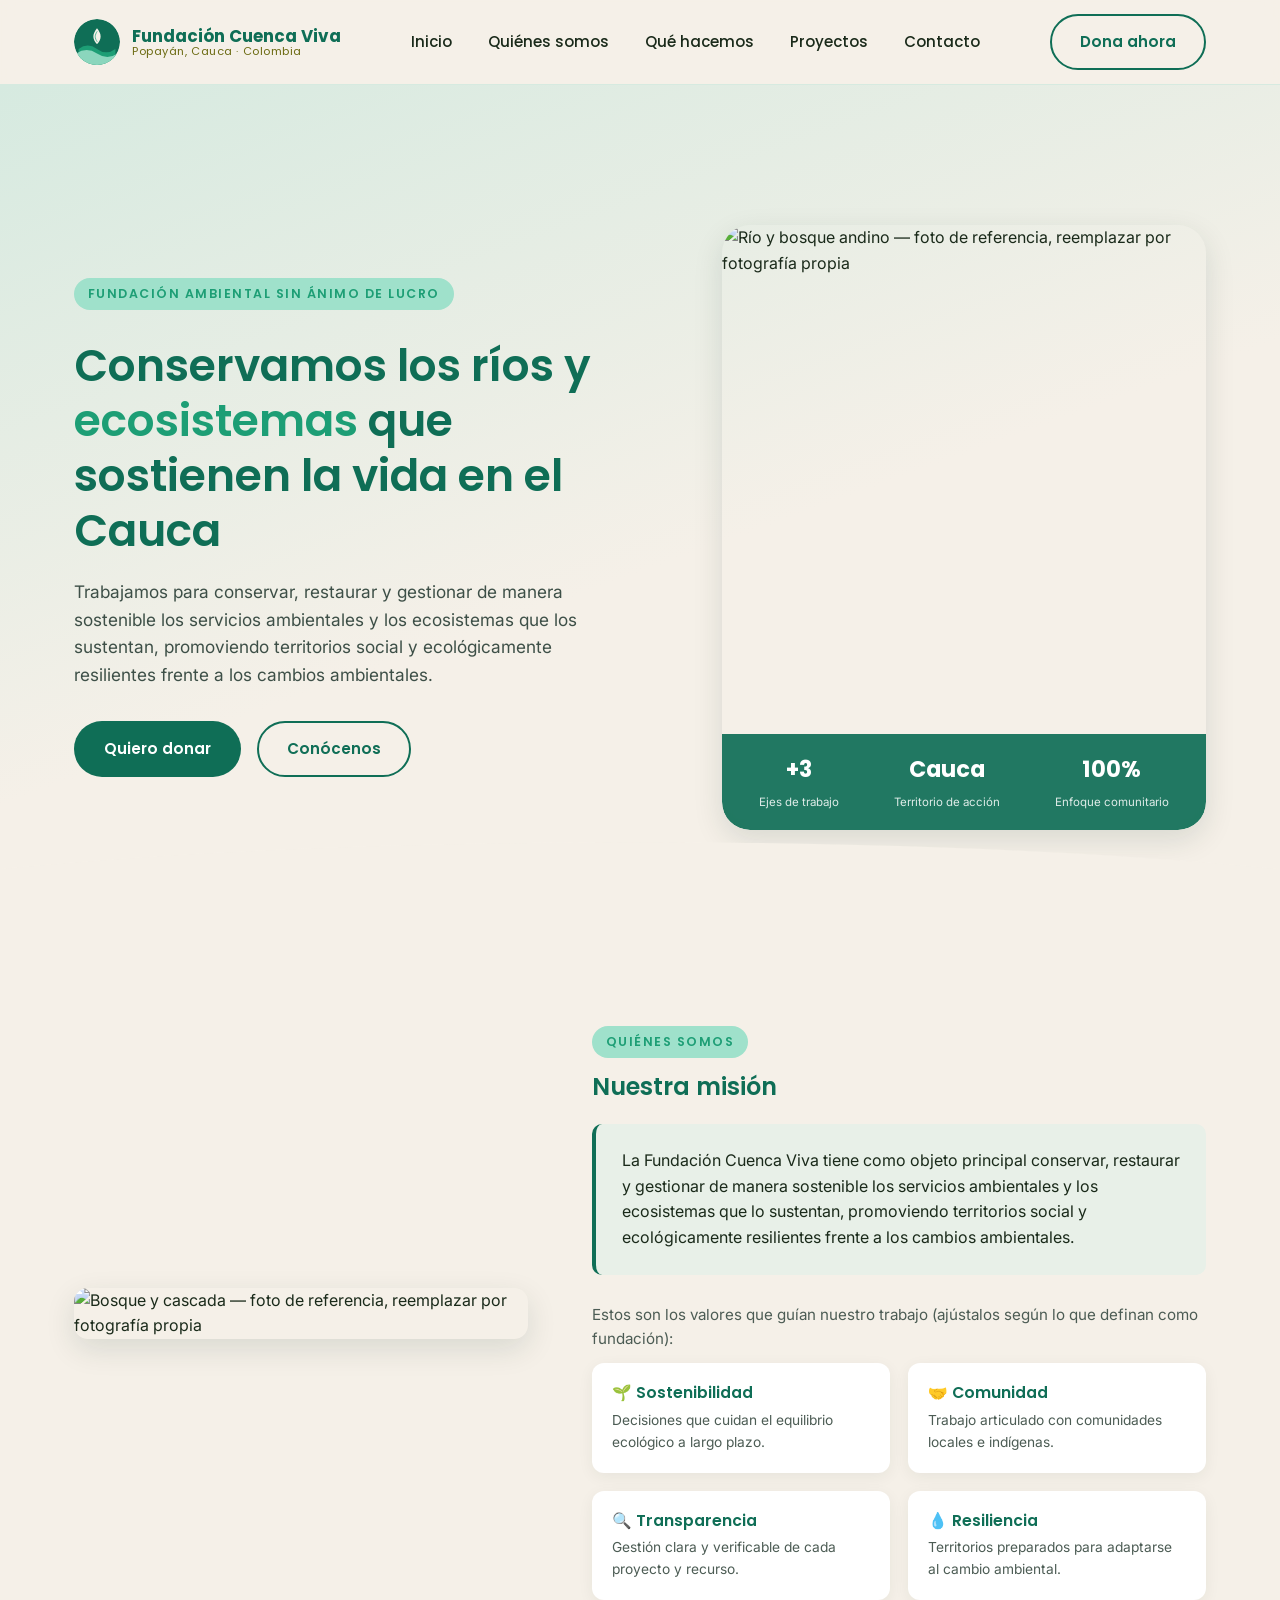
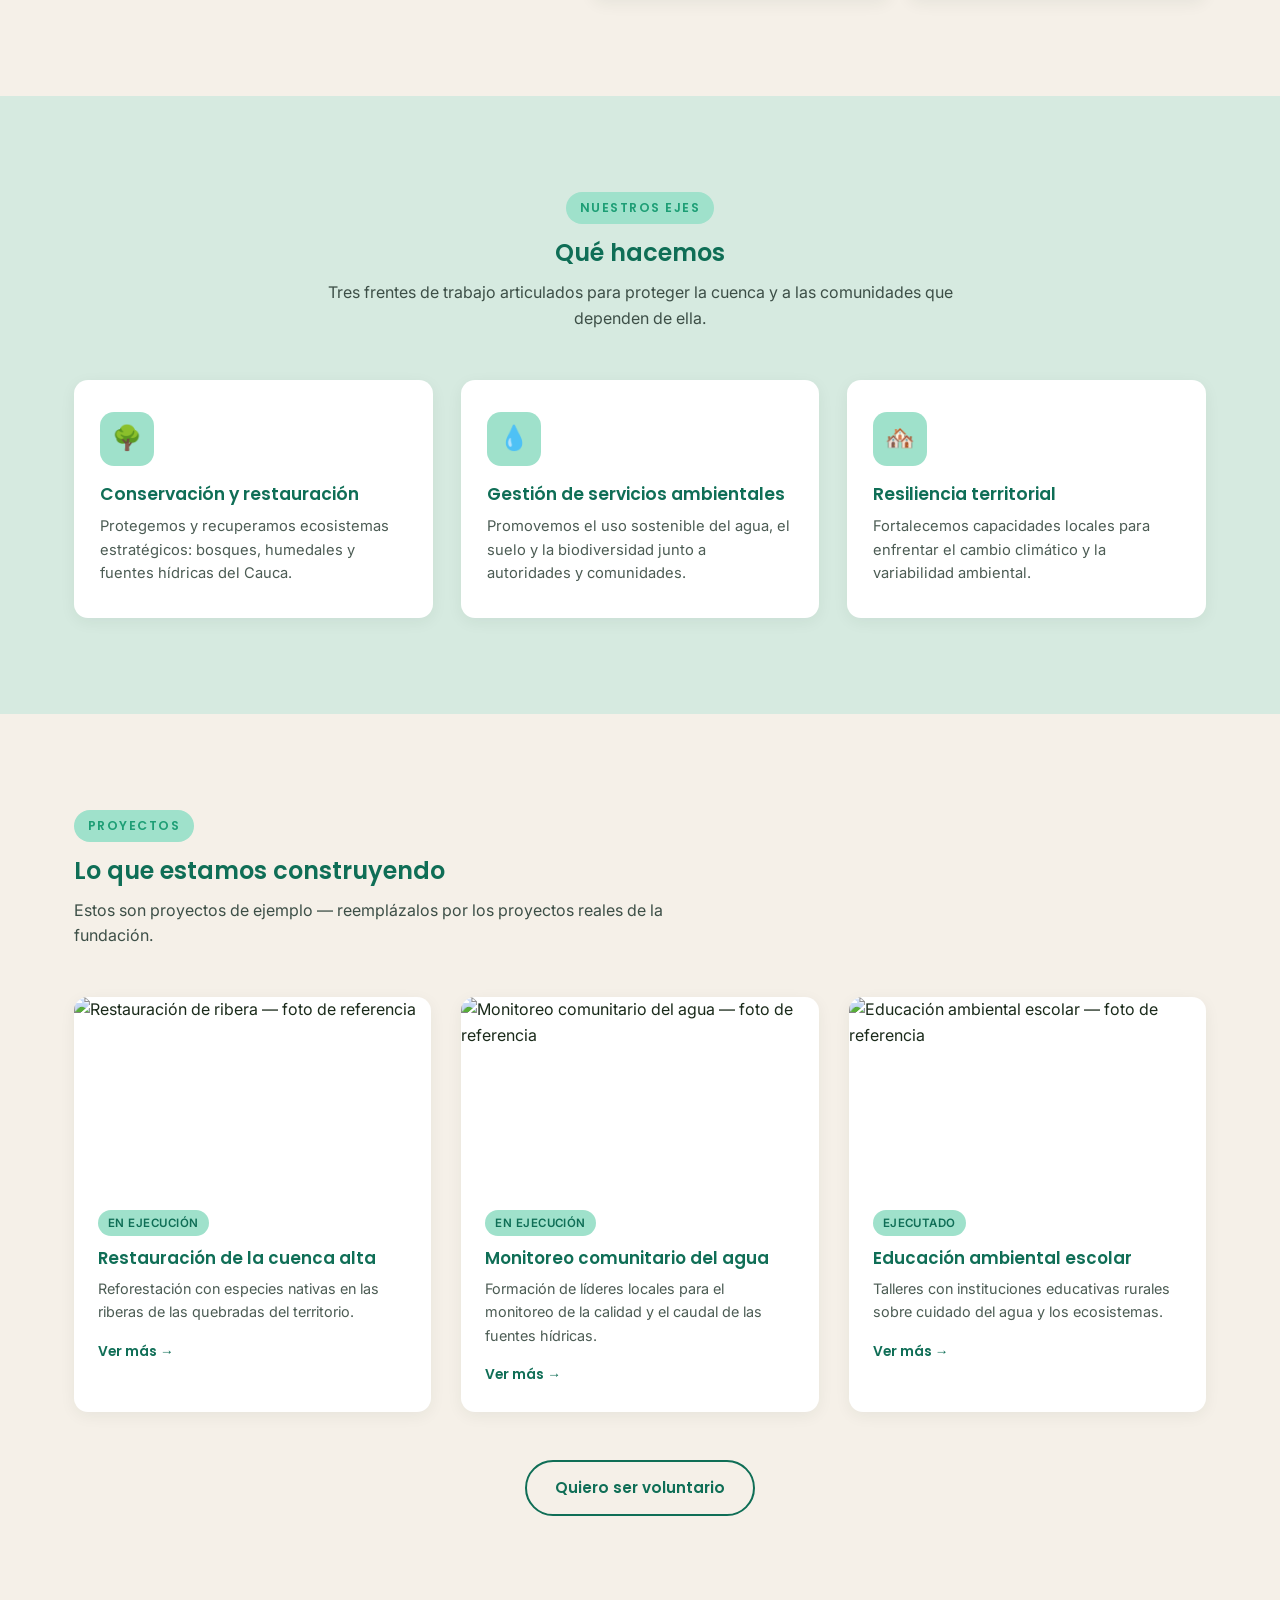
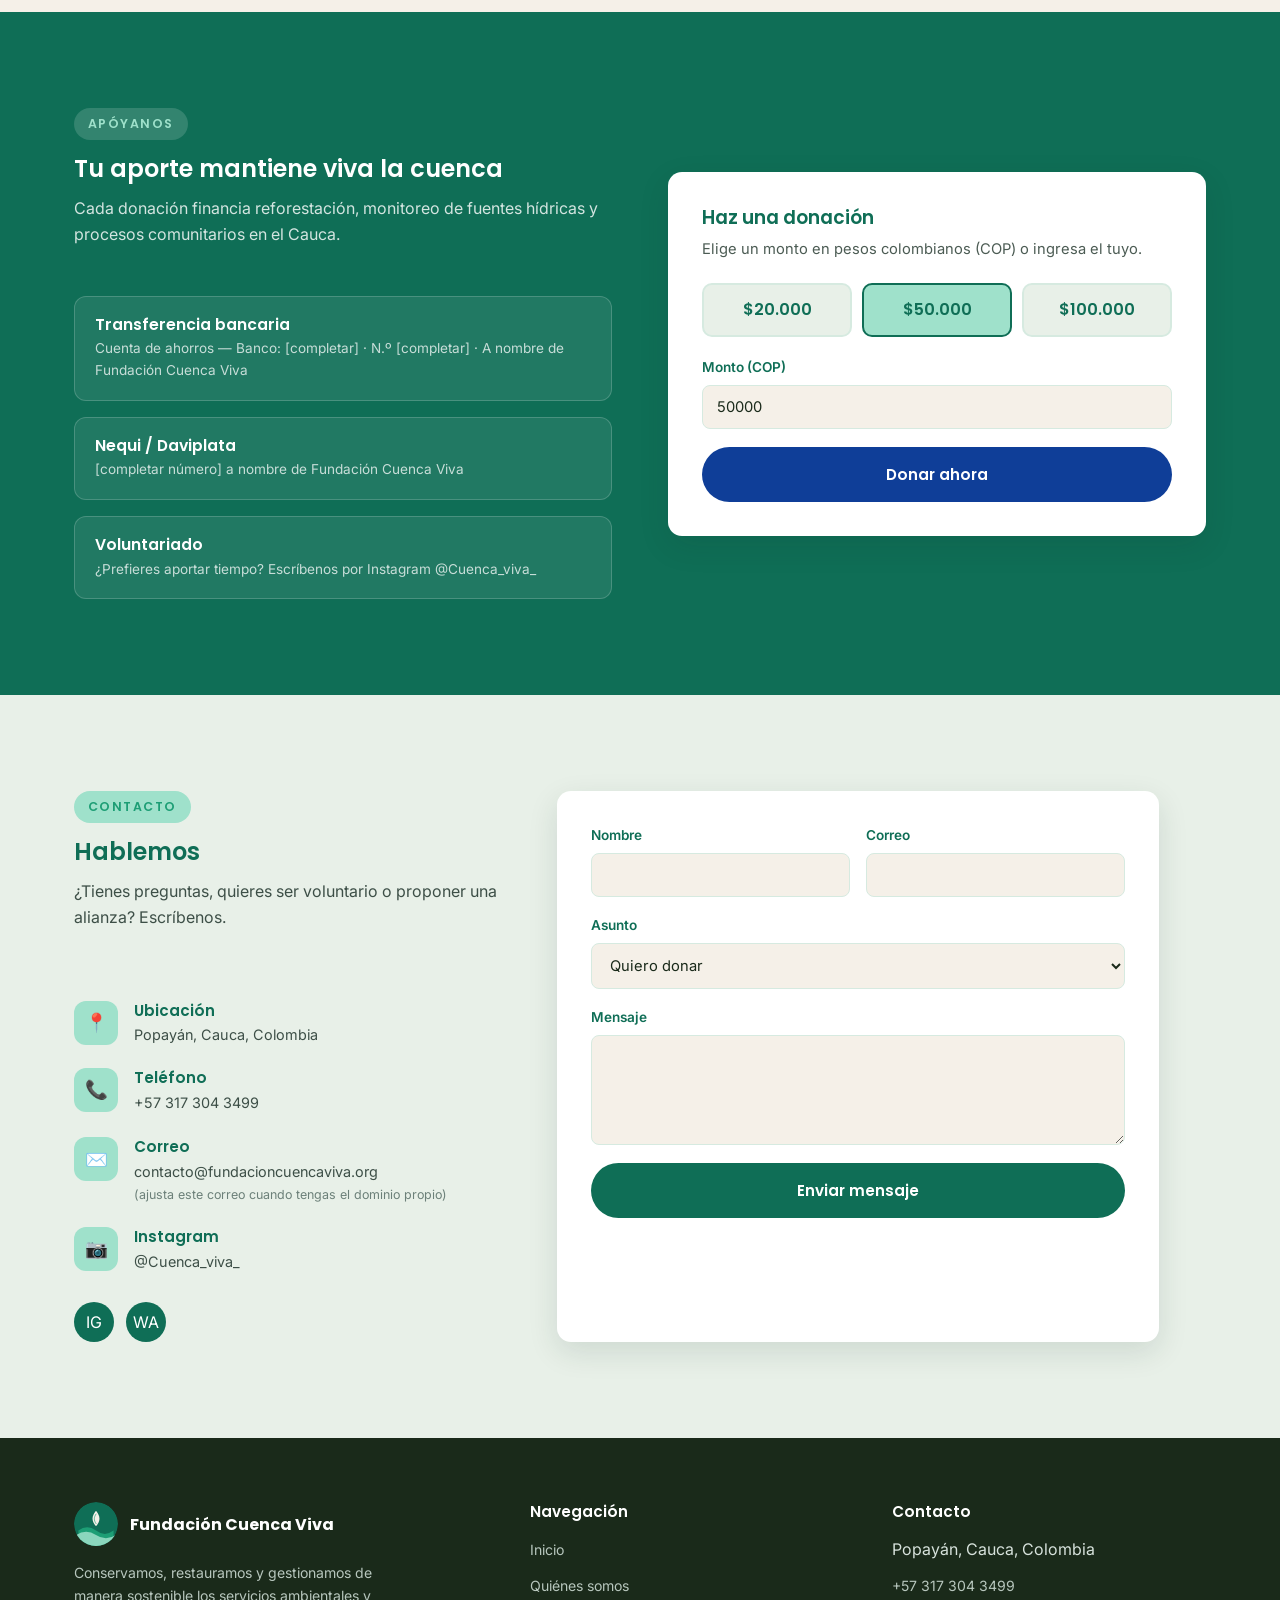
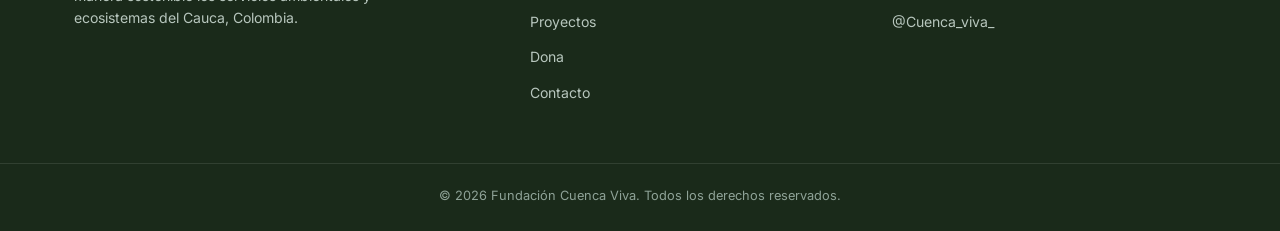
==== index.html @ b60fa2b7 "Rename INDEX~1.HTM to index.html" ====
<!DOCTYPE html>
<html lang="es">
<head>
<meta charset="UTF-8">
<meta name="viewport" content="width=device-width, initial-scale=1.0">
<title>Fundación Cuenca Viva | Conservación de ecosistemas y servicios ambientales</title>
<meta name="description" content="Fundación Cuenca Viva conserva, restaura y gestiona de manera sostenible los servicios ambientales y ecosistemas del Cauca, Colombia, promoviendo territorios resilientes.">
<link rel="icon" type="image/svg+xml" href="images/logo.svg">
<link rel="preconnect" href="https://fonts.googleapis.com">
<link href="https://fonts.googleapis.com/css2?family=Inter:wght@400;500;600&family=Poppins:wght@500;600;700&display=swap" rel="stylesheet">
<link rel="stylesheet" href="css/style.css">
</head>
<body>

<!-- ======= HEADER ======= -->
<header class="header">
  <div class="container">
    <a href="#inicio" class="marca">
      <img src="images/logo.svg" alt="Logo Fundación Cuenca Viva">
      <span class="marca-texto">Fundación Cuenca Viva<span>Popayán, Cauca · Colombia</span></span>
    </a>

    <nav class="nav">
      <a href="#inicio">Inicio</a>
      <a href="#quienes-somos">Quiénes somos</a>
      <a href="#que-hacemos">Qué hacemos</a>
      <a href="#proyectos">Proyectos</a>
      <a href="#contacto">Contacto</a>
    </nav>

    <div class="header-acciones">
      <a href="#dona" class="btn btn-secundario">Dona ahora</a>
      <button class="menu-toggle" aria-label="Abrir menú">
        <span></span><span></span><span></span>
      </button>
    </div>
  </div>
</header>

<!-- ======= HERO ======= -->
<section id="inicio" class="hero">
  <div class="container">
    <div class="hero-texto">
      <span class="eyebrow">Fundación ambiental sin ánimo de lucro</span>
      <h1>Conservamos los ríos y <em>ecosistemas</em> que sostienen la vida en el Cauca</h1>
      <p>Trabajamos para conservar, restaurar y gestionar de manera sostenible los servicios ambientales y los ecosistemas que los sustentan, promoviendo territorios social y ecológicamente resilientes frente a los cambios ambientales.</p>
      <div class="hero-acciones">
        <a href="#dona" class="btn btn-primario">Quiero donar</a>
        <a href="#quienes-somos" class="btn btn-secundario">Conócenos</a>
      </div>
    </div>

    <div class="hero-visual">
      <img src="https://images.unsplash.com/photo-1500534623283-312aade485b7?auto=format&fit=crop&w=800&q=80" alt="Río y bosque andino — foto de referencia, reemplazar por fotografía propia">
      <div class="hero-stats">
        <div><strong>+3</strong><span>Ejes de trabajo</span></div>
        <div><strong>Cauca</strong><span>Territorio de acción</span></div>
        <div><strong>100%</strong><span>Enfoque comunitario</span></div>
      </div>
    </div>
  </div>
  <div class="hero-ola"></div>
</section>

<!-- ======= QUIÉNES SOMOS ======= -->
<section id="quienes-somos" class="quienes">
  <div class="container">
    <div class="quienes-img">
      <img src="https://images.unsplash.com/photo-1441974231531-c6227db76b6e?auto=format&fit=crop&w=700&q=80" alt="Bosque y cascada — foto de referencia, reemplazar por fotografía propia">
    </div>

    <div class="quienes-texto">
      <span class="eyebrow">Quiénes somos</span>
      <h2>Nuestra misión</h2>

      <div class="mision-caja">
        La Fundación Cuenca Viva tiene como objeto principal conservar, restaurar y gestionar de manera sostenible los servicios ambientales y los ecosistemas que lo sustentan, promoviendo territorios social y ecológicamente resilientes frente a los cambios ambientales.
      </div>

      <p style="color:#4c5c54; font-size:0.95rem; margin-bottom:12px;">Estos son los valores que guían nuestro trabajo (ajústalos según lo que definan como fundación):</p>

      <div class="valores">
        <div class="valor-card">
          <h4>🌱 Sostenibilidad</h4>
          <p>Decisiones que cuidan el equilibrio ecológico a largo plazo.</p>
        </div>
        <div class="valor-card">
          <h4>🤝 Comunidad</h4>
          <p>Trabajo articulado con comunidades locales e indígenas.</p>
        </div>
        <div class="valor-card">
          <h4>🔍 Transparencia</h4>
          <p>Gestión clara y verificable de cada proyecto y recurso.</p>
        </div>
        <div class="valor-card">
          <h4>💧 Resiliencia</h4>
          <p>Territorios preparados para adaptarse al cambio ambiental.</p>
        </div>
      </div>
    </div>
  </div>
</section>

<!-- ======= QUÉ HACEMOS ======= -->
<section id="que-hacemos" class="ejes">
  <div class="container">
    <div class="section-head centrado">
      <span class="eyebrow">Nuestros ejes</span>
      <h2>Qué hacemos</h2>
      <p>Tres frentes de trabajo articulados para proteger la cuenca y a las comunidades que dependen de ella.</p>
    </div>

    <div class="ejes-grid">
      <div class="eje-card">
        <div class="eje-icono">🌳</div>
        <h3>Conservación y restauración</h3>
        <p>Protegemos y recuperamos ecosistemas estratégicos: bosques, humedales y fuentes hídricas del Cauca.</p>
      </div>
      <div class="eje-card">
        <div class="eje-icono">💧</div>
        <h3>Gestión de servicios ambientales</h3>
        <p>Promovemos el uso sostenible del agua, el suelo y la biodiversidad junto a autoridades y comunidades.</p>
      </div>
      <div class="eje-card">
        <div class="eje-icono">🏘️</div>
        <h3>Resiliencia territorial</h3>
        <p>Fortalecemos capacidades locales para enfrentar el cambio climático y la variabilidad ambiental.</p>
      </div>
    </div>
  </div>
</section>

<!-- ======= PROYECTOS ======= -->
<section id="proyectos" class="proyectos">
  <div class="container">
    <div class="section-head">
      <span class="eyebrow">Proyectos</span>
      <h2>Lo que estamos construyendo</h2>
      <p>Estos son proyectos de ejemplo — reemplázalos por los proyectos reales de la fundación.</p>
    </div>

    <div class="proyectos-grid">
      <div class="proyecto-card">
        <div class="proyecto-img">
          <img src="https://images.unsplash.com/photo-1518495973542-4542c06a5843?auto=format&fit=crop&w=500&q=80" alt="Restauración de ribera — foto de referencia">
        </div>
        <div class="proyecto-body">
          <span class="tag-estado">En ejecución</span>
          <h3>Restauración de la cuenca alta</h3>
          <p>Reforestación con especies nativas en las riberas de las quebradas del territorio.</p>
          <a href="#">Ver más →</a>
        </div>
      </div>

      <div class="proyecto-card">
        <div class="proyecto-img">
          <img src="https://images.unsplash.com/photo-1470252649378-9c29740c9fa8?auto=format&fit=crop&w=500&q=80" alt="Monitoreo comunitario del agua — foto de referencia">
        </div>
        <div class="proyecto-body">
          <span class="tag-estado">En ejecución</span>
          <h3>Monitoreo comunitario del agua</h3>
          <p>Formación de líderes locales para el monitoreo de la calidad y el caudal de las fuentes hídricas.</p>
          <a href="#">Ver más →</a>
        </div>
      </div>

      <div class="proyecto-card">
        <div class="proyecto-img">
          <img src="https://images.unsplash.com/photo-1518173946687-a4c8892bbd9f?auto=format&fit=crop&w=500&q=80" alt="Educación ambiental escolar — foto de referencia">
        </div>
        <div class="proyecto-body">
          <span class="tag-estado">Ejecutado</span>
          <h3>Educación ambiental escolar</h3>
          <p>Talleres con instituciones educativas rurales sobre cuidado del agua y los ecosistemas.</p>
          <a href="#">Ver más →</a>
        </div>
      </div>
    </div>

    <div class="proyectos-cta">
      <a href="#contacto" class="btn btn-secundario">Quiero ser voluntario</a>
    </div>
  </div>
</section>

<!-- ======= CÓMO DONAR ======= -->
<section id="dona" class="donar">
  <div class="container">
    <div>
      <div class="section-head">
        <span class="eyebrow">Apóyanos</span>
        <h2>Tu aporte mantiene viva la cuenca</h2>
        <p>Cada donación financia reforestación, monitoreo de fuentes hídricas y procesos comunitarios en el Cauca.</p>
      </div>

      <div class="donar-opciones">
        <div class="donar-item">
          <div>
            <h4>Transferencia bancaria</h4>
            <p>Cuenta de ahorros — Banco: [completar] · N.º [completar] · A nombre de Fundación Cuenca Viva</p>
          </div>
        </div>
        <div class="donar-item">
          <div>
            <h4>Nequi / Daviplata</h4>
            <p>[completar número] a nombre de Fundación Cuenca Viva</p>
          </div>
        </div>
        <div class="donar-item">
          <div>
            <h4>Voluntariado</h4>
            <p>¿Prefieres aportar tiempo? Escríbenos por Instagram @Cuenca_viva_</p>
          </div>
        </div>
      </div>
    </div>

    <div class="donar-card">
      <h3>Haz una donación</h3>
      <p>Elige un monto en pesos colombianos (COP) o ingresa el tuyo.</p>

      <div class="monto-grupo">
        <div class="monto-opcion" data-monto="20000">$20.000</div>
        <div class="monto-opcion activo" data-monto="50000">$50.000</div>
        <div class="monto-opcion" data-monto="100000">$100.000</div>
      </div>

      <div class="campo">
        <label for="monto-personalizado">Monto (COP)</label>
        <input type="number" id="monto-personalizado" value="50000" min="0">
      </div>

      <button class="btn btn-donar btn-block" type="button" onclick="alert('Conecta este botón a tu pasarela de pago (PSE, Wompi, Mercado Pago, etc.) cuando la tengas lista.')">Donar ahora</button>
    </div>
  </div>
</section>

<!-- ======= CONTACTO ======= -->
<section id="contacto" class="contacto">
  <div class="container">
    <div class="contacto-info">
      <div class="section-head">
        <span class="eyebrow">Contacto</span>
        <h2>Hablemos</h2>
        <p>¿Tienes preguntas, quieres ser voluntario o proponer una alianza? Escríbenos.</p>
      </div>

      <div class="info-item">
        <div class="info-icono">📍</div>
        <div>
          <h4>Ubicación</h4>
          <p>Popayán, Cauca, Colombia</p>
        </div>
      </div>

      <div class="info-item">
        <div class="info-icono">📞</div>
        <div>
          <h4>Teléfono</h4>
          <a href="tel:+573173043499">+57 317 304 3499</a>
        </div>
      </div>

      <div class="info-item">
        <div class="info-icono">✉️</div>
        <div>
          <h4>Correo</h4>
          <a href="mailto:contacto@fundacioncuencaviva.org">contacto@fundacioncuencaviva.org</a>
          <p style="font-size:0.78rem; color:#6c8079;">(ajusta este correo cuando tengas el dominio propio)</p>
        </div>
      </div>

      <div class="info-item">
        <div class="info-icono">📷</div>
        <div>
          <h4>Instagram</h4>
          <a href="https://www.instagram.com/Cuenca_viva_" target="_blank" rel="noopener">@Cuenca_viva_</a>
        </div>
      </div>

      <div class="redes">
        <a href="https://www.instagram.com/Cuenca_viva_" target="_blank" rel="noopener" aria-label="Instagram">IG</a>
        <a href="https://wa.me/573173043499" target="_blank" rel="noopener" aria-label="WhatsApp">WA</a>
      </div>
    </div>

    <form class="form-caja" id="form-contacto">
      <div class="form-fila">
        <div class="campo">
          <label for="nombre">Nombre</label>
          <input type="text" id="nombre" required>
        </div>
        <div class="campo">
          <label for="correo">Correo</label>
          <input type="email" id="correo" required>
        </div>
      </div>

      <div class="campo">
        <label for="asunto">Asunto</label>
        <select id="asunto">
          <option>Quiero donar</option>
          <option>Quiero ser voluntario</option>
          <option>Propuesta de alianza</option>
          <option>Otro</option>
        </select>
      </div>

      <div class="campo">
        <label for="mensaje">Mensaje</label>
        <textarea id="mensaje" required></textarea>
      </div>

      <button type="submit" class="btn btn-primario btn-block">Enviar mensaje</button>
    </form>
  </div>
</section>

<!-- ======= FOOTER ======= -->
<footer class="footer">
  <div class="container">
    <div>
      <div class="footer-marca">
        <img src="images/logo.svg" alt="Logo Fundación Cuenca Viva">
        <span>Fundación Cuenca Viva</span>
      </div>
      <p>Conservamos, restauramos y gestionamos de manera sostenible los servicios ambientales y ecosistemas del Cauca, Colombia.</p>
    </div>

    <div>
      <h4>Navegación</h4>
      <ul>
        <li><a href="#inicio">Inicio</a></li>
        <li><a href="#quienes-somos">Quiénes somos</a></li>
        <li><a href="#proyectos">Proyectos</a></li>
        <li><a href="#dona">Dona</a></li>
        <li><a href="#contacto">Contacto</a></li>
      </ul>
    </div>

    <div>
      <h4>Contacto</h4>
      <ul>
        <li>Popayán, Cauca, Colombia</li>
        <li><a href="tel:+573173043499">+57 317 304 3499</a></li>
        <li><a href="https://www.instagram.com/Cuenca_viva_" target="_blank" rel="noopener">@Cuenca_viva_</a></li>
      </ul>
    </div>
  </div>

  <div class="footer-bottom">
    © <span id="anio-actual"></span> Fundación Cuenca Viva. Todos los derechos reservados.
  </div>
</footer>

<script src="js/script.js"></script>
</body>
</html>
---- css/style.css ----
/* ===========================
   Fundación Cuenca Viva — Estilos
   =========================== */

:root {
  --verde-oscuro: #0F6E56;
  --verde: #1D9E75;
  --verde-claro: #9FE1CB;
  --azul: #0F3E98;
  --negro-verde: #1A2A1A;
  --oliva: #6D6C14;
  --crema: #F5F0E8;
  --verde-palido: #E8F0E8;
  --menta-palido: #D6EAE0;

  --fuente-titulo: 'Poppins', sans-serif;
  --fuente-texto: 'Inter', sans-serif;

  --radio: 14px;
  --sombra: 0 10px 30px rgba(15, 46, 40, 0.12);
}

* { margin: 0; padding: 0; box-sizing: border-box; }

html { scroll-behavior: smooth; }

body {
  font-family: var(--fuente-texto);
  color: var(--negro-verde);
  background: var(--crema);
  line-height: 1.6;
  overflow-x: hidden;
}

img { max-width: 100%; display: block; }

a { text-decoration: none; color: inherit; }

ul { list-style: none; }

.container {
  width: 100%;
  max-width: 1180px;
  margin: 0 auto;
  padding: 0 24px;
}

h1, h2, h3, h4 {
  font-family: var(--fuente-titulo);
  color: var(--verde-oscuro);
  font-weight: 600;
  line-height: 1.25;
}

.eyebrow {
  display: inline-block;
  font-family: var(--fuente-titulo);
  font-size: 0.78rem;
  font-weight: 600;
  letter-spacing: 0.12em;
  text-transform: uppercase;
  color: var(--verde);
  background: var(--verde-claro);
  padding: 6px 14px;
  border-radius: 999px;
  margin-bottom: 14px;
}

.section-head {
  max-width: 640px;
  margin-bottom: 48px;
}

.section-head p {
  color: #3d4f47;
  margin-top: 12px;
}

.section-head.centrado {
  margin-left: auto;
  margin-right: auto;
  text-align: center;
}

section { padding: 96px 0; }

/* ---------- Botones ---------- */

.btn {
  display: inline-flex;
  align-items: center;
  gap: 8px;
  font-family: var(--fuente-titulo);
  font-weight: 600;
  font-size: 0.95rem;
  padding: 14px 28px;
  border-radius: 999px;
  border: 2px solid transparent;
  cursor: pointer;
  transition: transform 0.2s ease, box-shadow 0.2s ease, background 0.2s ease, color 0.2s ease;
}

.btn-primario {
  background: var(--verde-oscuro);
  color: #fff;
}

.btn-primario:hover { background: var(--verde); transform: translateY(-2px); box-shadow: var(--sombra); }

.btn-secundario {
  background: transparent;
  border-color: var(--verde-oscuro);
  color: var(--verde-oscuro);
}

.btn-secundario:hover { background: var(--verde-oscuro); color: #fff; transform: translateY(-2px); }

.btn-donar {
  background: var(--azul);
  color: #fff;
}

.btn-donar:hover { background: #0c3480; transform: translateY(-2px); box-shadow: var(--sombra); }

.btn-block { width: 100%; justify-content: center; }

/* ---------- Header ---------- */

.header {
  position: sticky;
  top: 0;
  z-index: 100;
  background: rgba(245, 240, 232, 0.92);
  backdrop-filter: blur(8px);
  border-bottom: 1px solid var(--menta-palido);
}

.header .container {
  display: flex;
  align-items: center;
  justify-content: space-between;
  height: 84px;
}

.marca { display: flex; align-items: center; gap: 12px; }

.marca img { width: 46px; height: 46px; border-radius: 50%; }

.marca-texto { font-family: var(--fuente-titulo); font-weight: 700; color: var(--verde-oscuro); font-size: 1.05rem; line-height: 1.1; }

.marca-texto span { display: block; font-weight: 400; font-size: 0.7rem; color: var(--oliva); letter-spacing: 0.05em; }

.nav { display: flex; align-items: center; gap: 36px; }

.nav a {
  font-family: var(--fuente-titulo);
  font-weight: 500;
  font-size: 0.94rem;
  color: var(--negro-verde);
  position: relative;
  padding: 6px 0;
}

.nav a::after {
  content: "";
  position: absolute;
  left: 0; bottom: 0;
  width: 0; height: 2px;
  background: var(--verde);
  transition: width 0.25s ease;
}

.nav a:hover::after { width: 100%; }

.header-acciones { display: flex; align-items: center; gap: 18px; }

.menu-toggle {
  display: none;
  flex-direction: column;
  gap: 5px;
  background: none;
  border: none;
  cursor: pointer;
  padding: 6px;
}

.menu-toggle span { width: 24px; height: 2px; background: var(--verde-oscuro); border-radius: 2px; }

/* ---------- Hero ---------- */

.hero {
  position: relative;
  padding: 140px 0 100px;
  background: linear-gradient(160deg, var(--menta-palido) 0%, var(--crema) 55%);
  overflow: hidden;
}

.hero .container {
  display: grid;
  grid-template-columns: 1.1fr 0.9fr;
  gap: 56px;
  align-items: center;
}

.hero h1 { font-size: 2.75rem; margin: 14px 0 20px; }

.hero h1 em { color: var(--verde); font-style: normal; }

.hero p { font-size: 1.08rem; color: #3d4f47; max-width: 520px; margin-bottom: 32px; }

.hero-acciones { display: flex; gap: 16px; flex-wrap: wrap; }

.hero-visual {
  position: relative;
  border-radius: 28px;
  overflow: hidden;
  box-shadow: var(--sombra);
  aspect-ratio: 4 / 5;
}

.hero-visual img { width: 100%; height: 100%; object-fit: cover; }

.hero-stats {
  position: absolute;
  bottom: -1px;
  left: 0; right: 0;
  background: rgba(15, 110, 86, 0.92);
  color: #fff;
  display: flex;
  justify-content: space-around;
  padding: 18px 10px;
  backdrop-filter: blur(4px);
}

.hero-stats div { text-align: center; }

.hero-stats strong { display: block; font-family: var(--fuente-titulo); font-size: 1.4rem; }

.hero-stats span { font-size: 0.72rem; opacity: 0.85; }

.hero-ola {
  position: absolute;
  bottom: -2px; left: 0; right: 0;
  height: 90px;
  background: var(--crema);
  clip-path: ellipse(70% 100% at 50% 100%);
}

/* ---------- Aliados barra ---------- */

.franja-aliados { background: var(--verde-oscuro); padding: 22px 0; }

.franja-aliados .container { display: flex; align-items: center; justify-content: center; gap: 14px; flex-wrap: wrap; }

.franja-aliados p { color: #fff; font-size: 0.9rem; letter-spacing: 0.03em; text-align: center; }

/* ---------- Quiénes somos ---------- */

.quienes { background: var(--crema); }

.quienes .container { display: grid; grid-template-columns: 0.85fr 1.15fr; gap: 64px; align-items: center; }

.quienes-img { border-radius: var(--radio); overflow: hidden; box-shadow: var(--sombra); }

.mision-caja {
  background: var(--verde-palido);
  border-left: 4px solid var(--verde-oscuro);
  border-radius: 10px;
  padding: 24px 26px;
  margin: 22px 0 28px;
  font-size: 1rem;
  color: var(--negro-verde);
}

.valores { display: grid; grid-template-columns: repeat(2, 1fr); gap: 18px; margin-top: 10px; }

.valor-card {
  background: #fff;
  border-radius: 12px;
  padding: 20px;
  box-shadow: 0 4px 16px rgba(15,46,40,0.06);
}

.valor-card h4 { font-size: 0.98rem; margin-bottom: 6px; }

.valor-card p { font-size: 0.86rem; color: #4c5c54; }

/* ---------- Ejes / qué hacemos ---------- */

.ejes { background: var(--menta-palido); }

.ejes-grid { display: grid; grid-template-columns: repeat(3, 1fr); gap: 28px; }

.eje-card {
  background: #fff;
  border-radius: var(--radio);
  padding: 32px 26px;
  box-shadow: 0 4px 16px rgba(15,46,40,0.06);
  transition: transform 0.25s ease, box-shadow 0.25s ease;
}

.eje-card:hover { transform: translateY(-6px); box-shadow: var(--sombra); }

.eje-icono {
  width: 54px; height: 54px;
  border-radius: 14px;
  background: var(--verde-claro);
  display: flex; align-items: center; justify-content: center;
  font-size: 1.5rem;
  margin-bottom: 18px;
}

.eje-card h3 { font-size: 1.08rem; margin-bottom: 10px; }

.eje-card p { font-size: 0.92rem; color: #4c5c54; }

/* ---------- Proyectos ---------- */

.proyectos { background: var(--crema); }

.proyectos-grid { display: grid; grid-template-columns: repeat(3, 1fr); gap: 30px; }

.proyecto-card {
  background: #fff;
  border-radius: var(--radio);
  overflow: hidden;
  box-shadow: 0 4px 16px rgba(15,46,40,0.06);
  transition: transform 0.25s ease, box-shadow 0.25s ease;
}

.proyecto-card:hover { transform: translateY(-6px); box-shadow: var(--sombra); }

.proyecto-img { height: 190px; overflow: hidden; }

.proyecto-img img { width: 100%; height: 100%; object-fit: cover; transition: transform 0.4s ease; }

.proyecto-card:hover .proyecto-img img { transform: scale(1.08); }

.proyecto-body { padding: 22px 24px 26px; }

.tag-estado {
  display: inline-block;
  font-size: 0.72rem;
  font-weight: 600;
  letter-spacing: 0.04em;
  text-transform: uppercase;
  color: var(--verde-oscuro);
  background: var(--verde-claro);
  padding: 4px 10px;
  border-radius: 999px;
  margin-bottom: 12px;
}

.proyecto-body h3 { font-size: 1.05rem; margin-bottom: 8px; }

.proyecto-body p { font-size: 0.9rem; color: #4c5c54; margin-bottom: 14px; }

.proyecto-body a { font-family: var(--fuente-titulo); font-size: 0.86rem; font-weight: 600; color: var(--verde-oscuro); }

.proyectos-cta { text-align: center; margin-top: 48px; }

/* ---------- Cómo donar ---------- */

.donar {
  background: var(--verde-oscuro);
  color: #fff;
  position: relative;
  overflow: hidden;
}

.donar .container { position: relative; z-index: 2; display: grid; grid-template-columns: 1fr 1fr; gap: 56px; align-items: center; }

.donar .section-head h2 { color: #fff; }

.donar .eyebrow { background: rgba(255,255,255,0.15); color: var(--verde-claro); }

.donar .section-head p { color: rgba(255,255,255,0.82); }

.donar-opciones { display: flex; flex-direction: column; gap: 16px; margin-top: 28px; }

.donar-item {
  background: rgba(255,255,255,0.08);
  border: 1px solid rgba(255,255,255,0.18);
  border-radius: 12px;
  padding: 18px 20px;
  display: flex;
  justify-content: space-between;
  align-items: center;
  gap: 12px;
}

.donar-item h4 { color: #fff; font-size: 0.98rem; margin-bottom: 4px; }

.donar-item p { color: rgba(255,255,255,0.75); font-size: 0.85rem; }

.donar-card {
  background: #fff;
  border-radius: var(--radio);
  padding: 34px;
  color: var(--negro-verde);
  box-shadow: var(--sombra);
}

.donar-card h3 { margin-bottom: 8px; }

.donar-card p { color: #4c5c54; font-size: 0.92rem; margin-bottom: 22px; }

.monto-grupo { display: grid; grid-template-columns: repeat(3, 1fr); gap: 10px; margin-bottom: 20px; }

.monto-opcion {
  border: 2px solid var(--menta-palido);
  background: var(--verde-palido);
  border-radius: 10px;
  padding: 12px 0;
  text-align: center;
  font-family: var(--fuente-titulo);
  font-weight: 600;
  color: var(--verde-oscuro);
  cursor: pointer;
}

.monto-opcion.activo, .monto-opcion:hover { border-color: var(--verde-oscuro); background: var(--verde-claro); }

/* ---------- Contacto ---------- */

.contacto { background: var(--verde-palido); }

.contacto .container { display: grid; grid-template-columns: 0.9fr 1.1fr; gap: 56px; }

.contacto-info { display: flex; flex-direction: column; gap: 22px; }

.info-item { display: flex; gap: 16px; align-items: flex-start; }

.info-icono {
  width: 44px; height: 44px; flex-shrink: 0;
  border-radius: 12px;
  background: var(--verde-claro);
  display: flex; align-items: center; justify-content: center;
  font-size: 1.15rem;
}

.info-item h4 { font-size: 0.95rem; margin-bottom: 3px; }

.info-item p, .info-item a { font-size: 0.9rem; color: #3d4f47; }

.redes { display: flex; gap: 12px; margin-top: 6px; }

.redes a {
  width: 40px; height: 40px;
  border-radius: 50%;
  background: var(--verde-oscuro);
  color: #fff;
  display: flex; align-items: center; justify-content: center;
  font-size: 1rem;
  transition: background 0.2s ease, transform 0.2s ease;
}

.redes a:hover { background: var(--azul); transform: translateY(-3px); }

.form-caja {
  background: #fff;
  border-radius: var(--radio);
  padding: 34px;
  box-shadow: var(--sombra);
}

.form-fila { display: grid; grid-template-columns: 1fr 1fr; gap: 16px; }

.campo { margin-bottom: 18px; display: flex; flex-direction: column; gap: 6px; }

.campo label { font-size: 0.85rem; font-weight: 600; color: var(--verde-oscuro); }

.campo input, .campo textarea, .campo select {
  border: 1.5px solid var(--menta-palido);
  border-radius: 8px;
  padding: 12px 14px;
  font-family: var(--fuente-texto);
  font-size: 0.92rem;
  background: var(--crema);
  color: var(--negro-verde);
}

.campo input:focus, .campo textarea:focus, .campo select:focus {
  outline: none;
  border-color: var(--verde-oscuro);
}

.campo textarea { resize: vertical; min-height: 110px; }

/* ---------- Footer ---------- */

.footer { background: var(--negro-verde); color: #d7e2dc; padding: 64px 0 24px; }

.footer .container { display: grid; grid-template-columns: 1.3fr 1fr 1fr; gap: 48px; }

.footer-marca { display: flex; align-items: center; gap: 12px; margin-bottom: 16px; }

.footer-marca img { width: 44px; height: 44px; border-radius: 50%; }

.footer-marca span { font-family: var(--fuente-titulo); font-weight: 700; color: #fff; }

.footer p { font-size: 0.88rem; color: #b7c6bd; max-width: 320px; }

.footer h4 { color: #fff; font-size: 0.95rem; margin-bottom: 16px; }

.footer ul li { margin-bottom: 10px; }

.footer ul a { font-size: 0.88rem; color: #b7c6bd; }

.footer ul a:hover { color: var(--verde-claro); }

.footer-bottom {
  margin-top: 48px;
  padding-top: 22px;
  border-top: 1px solid rgba(255,255,255,0.1);
  text-align: center;
  font-size: 0.8rem;
  color: #8ea297;
}

/* ---------- Responsive ---------- */

@media (max-width: 960px) {
  .hero .container,
  .quienes .container,
  .donar .container,
  .contacto .container { grid-template-columns: 1fr; }

  .hero-visual { max-width: 460px; margin: 0 auto; }
  .ejes-grid, .proyectos-grid { grid-template-columns: repeat(2, 1fr); }
  .footer .container { grid-template-columns: 1fr 1fr; }
}

@media (max-width: 720px) {
  .nav, .header-acciones .btn-secundario { display: none; }
  .menu-toggle { display: flex; }

  .nav.abierto {
    display: flex;
    flex-direction: column;
    position: absolute;
    top: 84px; left: 0; right: 0;
    background: var(--crema);
    padding: 24px;
    gap: 18px;
    border-bottom: 1px solid var(--menta-palido);
    box-shadow: var(--sombra);
  }

  .hero { padding: 110px 0 80px; }
  .hero h1 { font-size: 2.1rem; }
  section { padding: 64px 0; }
  .ejes-grid, .proyectos-grid, .valores, .form-fila { grid-template-columns: 1fr; }
  .footer .container { grid-template-columns: 1fr; gap: 32px; }
  .donar-item { flex-direction: column; align-items: flex-start; }
}
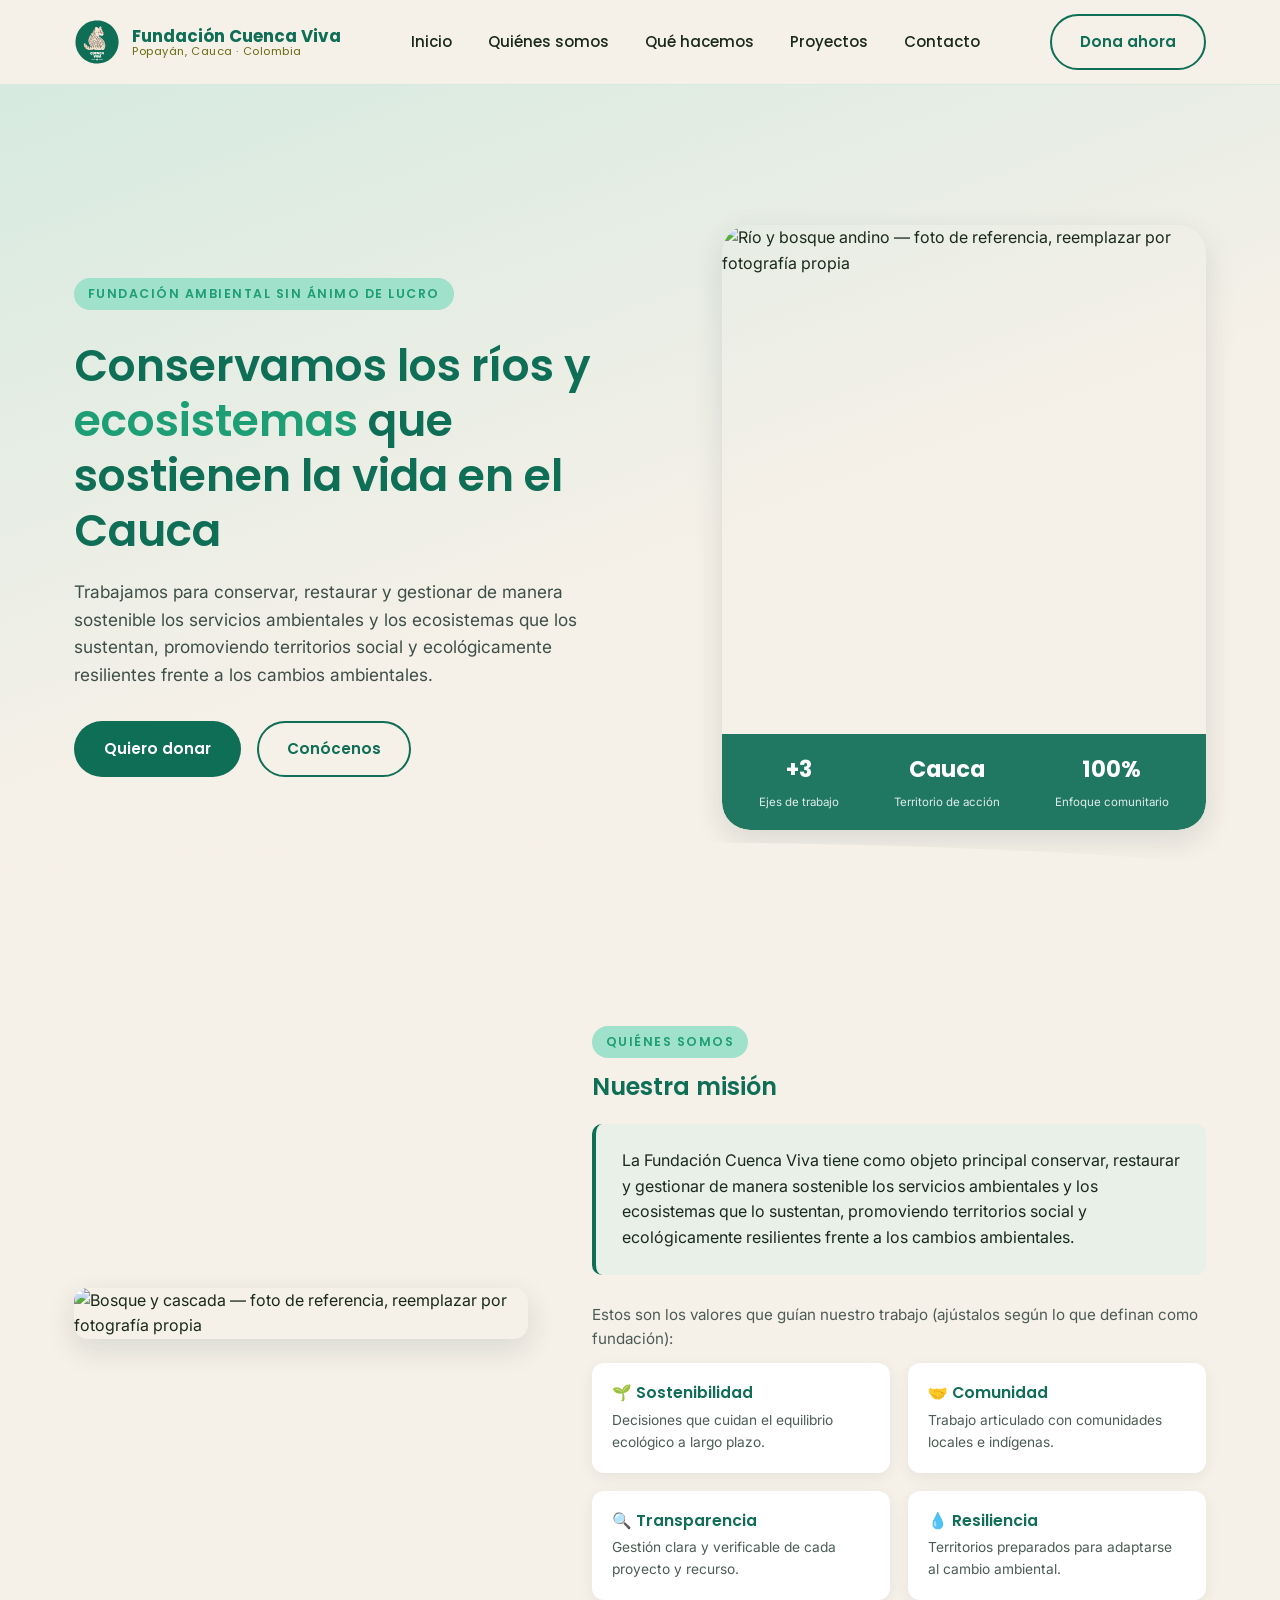
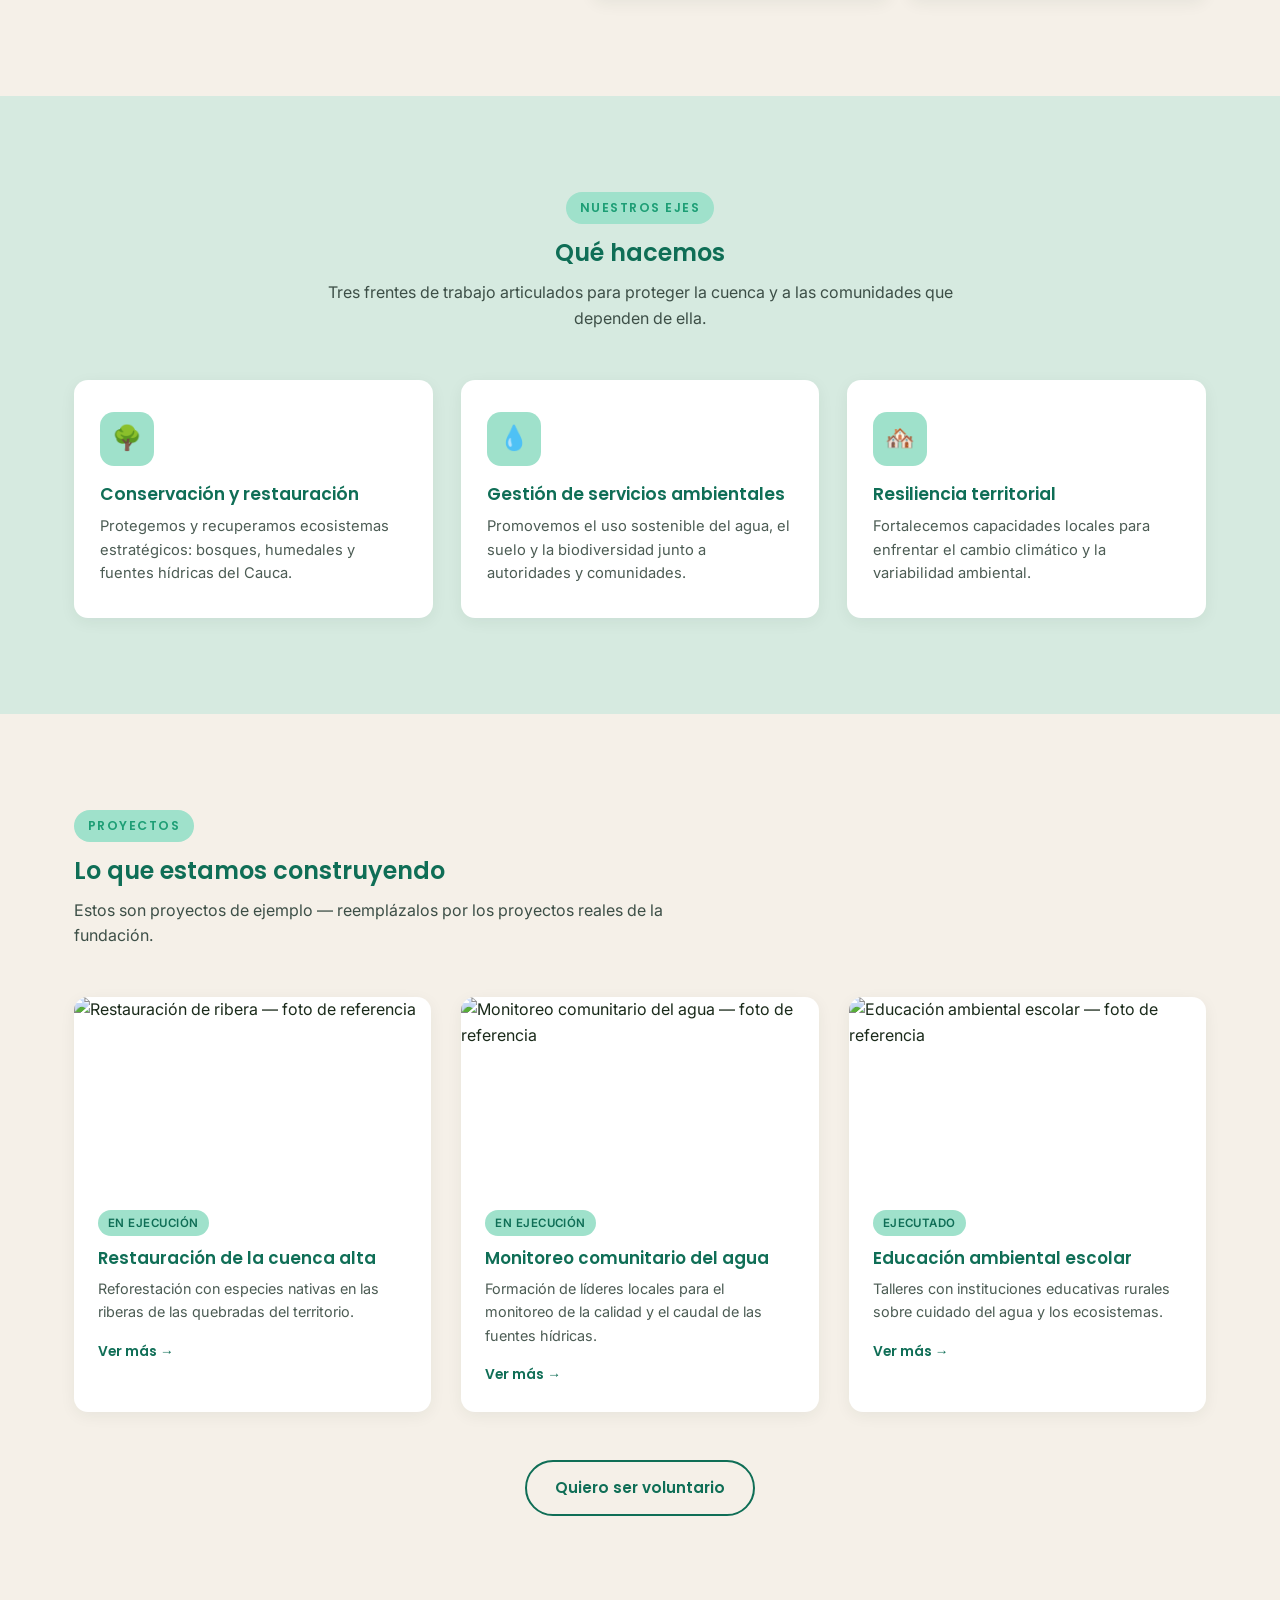
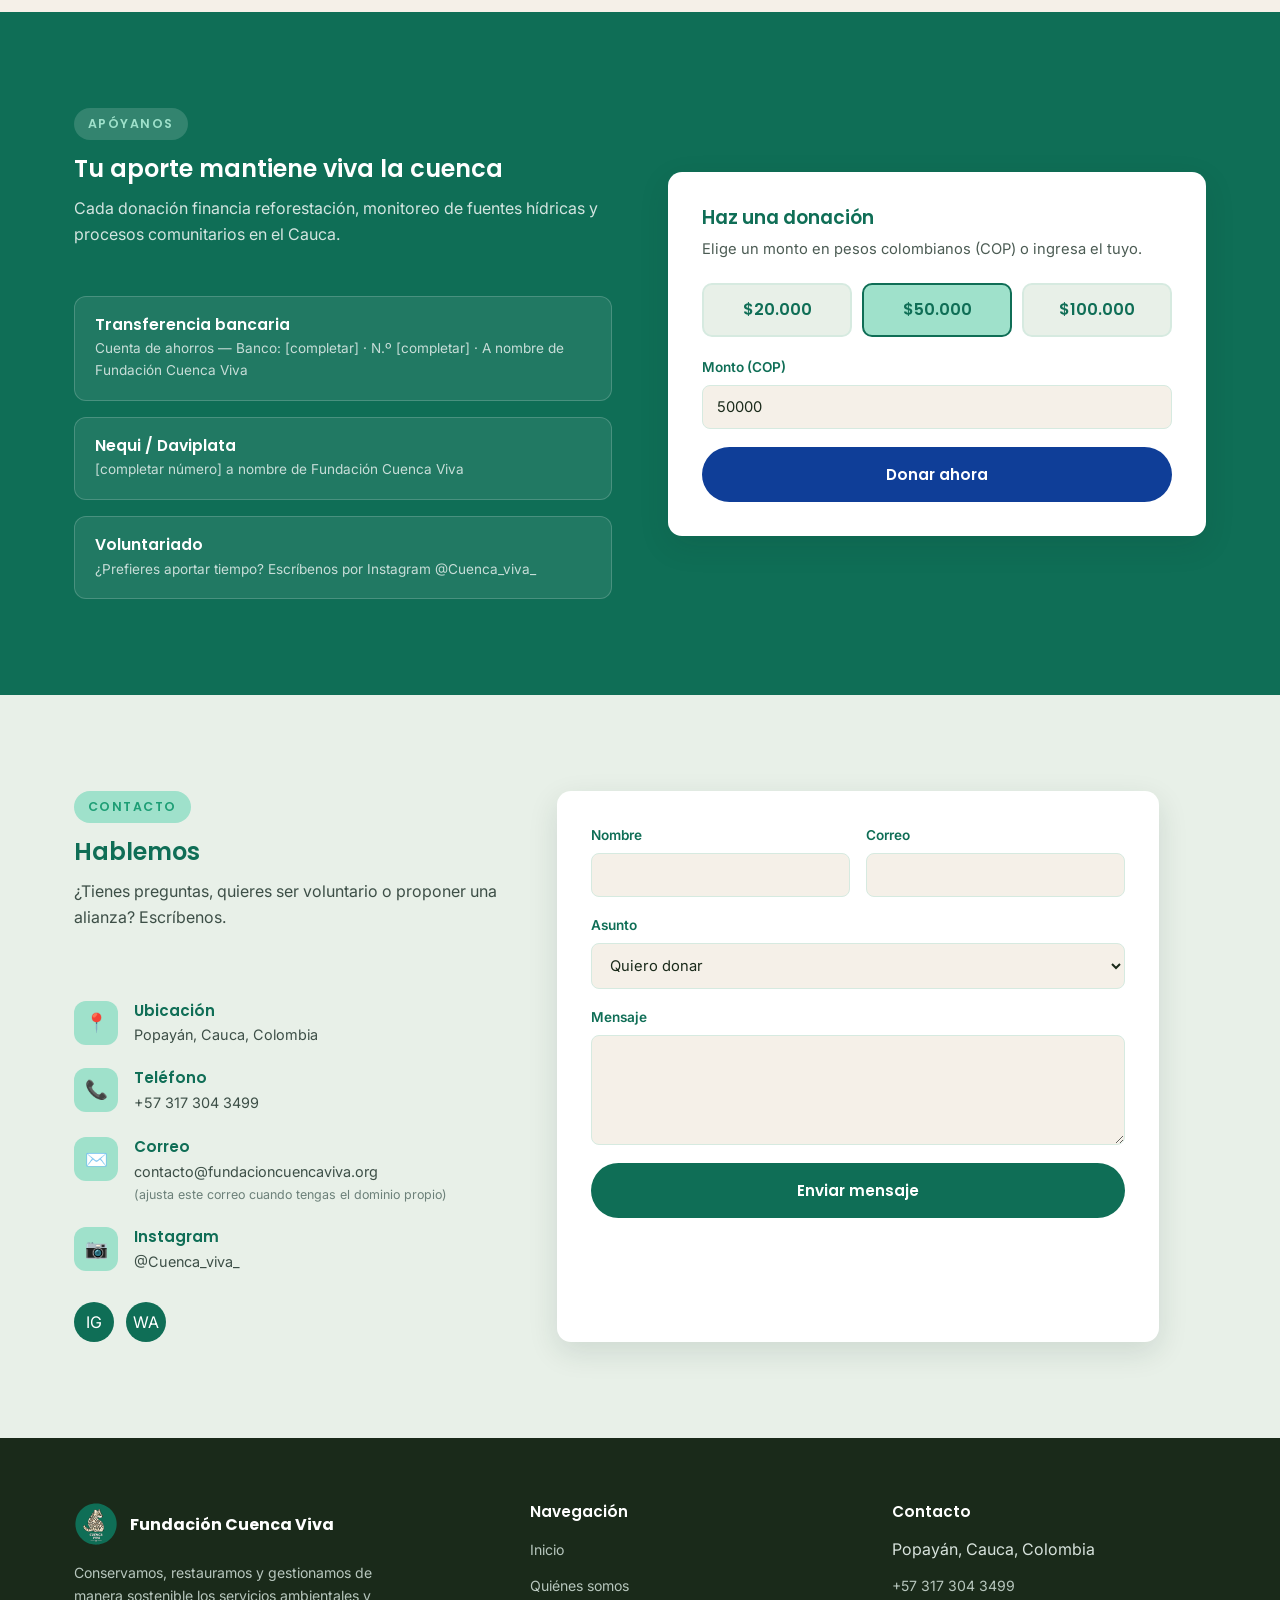
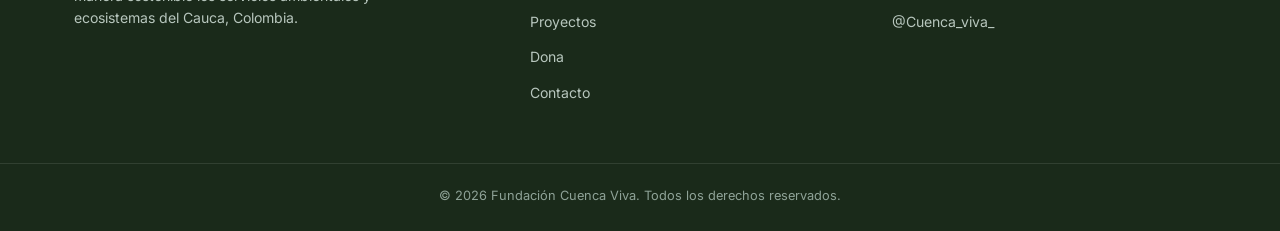
==== commit fef1a588: "Cambio de logo" ====
--- a/index.html
+++ b/index.html
@@ -5,7 +5,8 @@
 <meta name="viewport" content="width=device-width, initial-scale=1.0">
 <title>Fundación Cuenca Viva | Conservación de ecosistemas y servicios ambientales</title>
 <meta name="description" content="Fundación Cuenca Viva conserva, restaura y gestiona de manera sostenible los servicios ambientales y ecosistemas del Cauca, Colombia, promoviendo territorios resilientes.">
-<link rel="icon" type="image/svg+xml" href="images/logo.svg">
+<link rel="icon" type="image/svg+xml" href="images/logo.svg?v=2">
+<link rel="shortcut icon" type="image/svg+xml" href="images/logo.svg?v=2">
 <link rel="preconnect" href="https://fonts.googleapis.com">
 <link href="https://fonts.googleapis.com/css2?family=Inter:wght@400;500;600&family=Poppins:wght@500;600;700&display=swap" rel="stylesheet">
 <link rel="stylesheet" href="css/style.css">
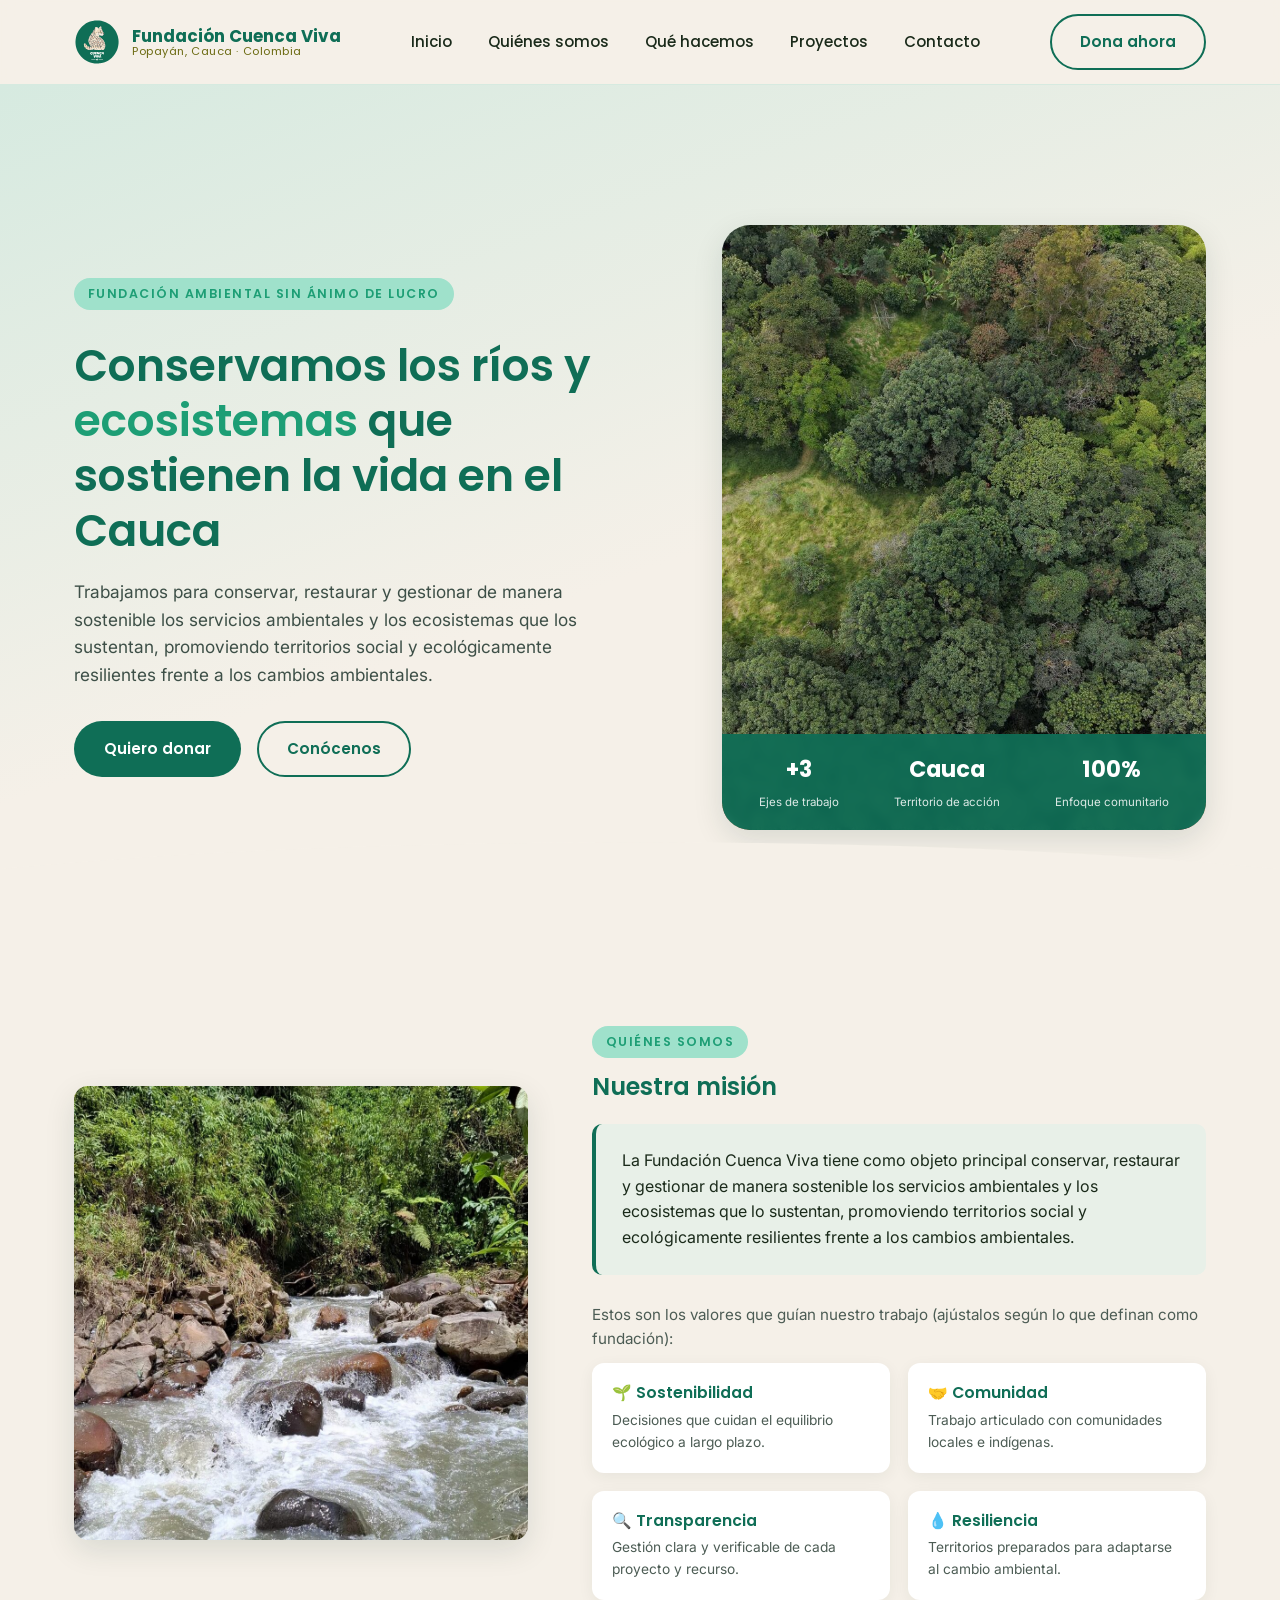
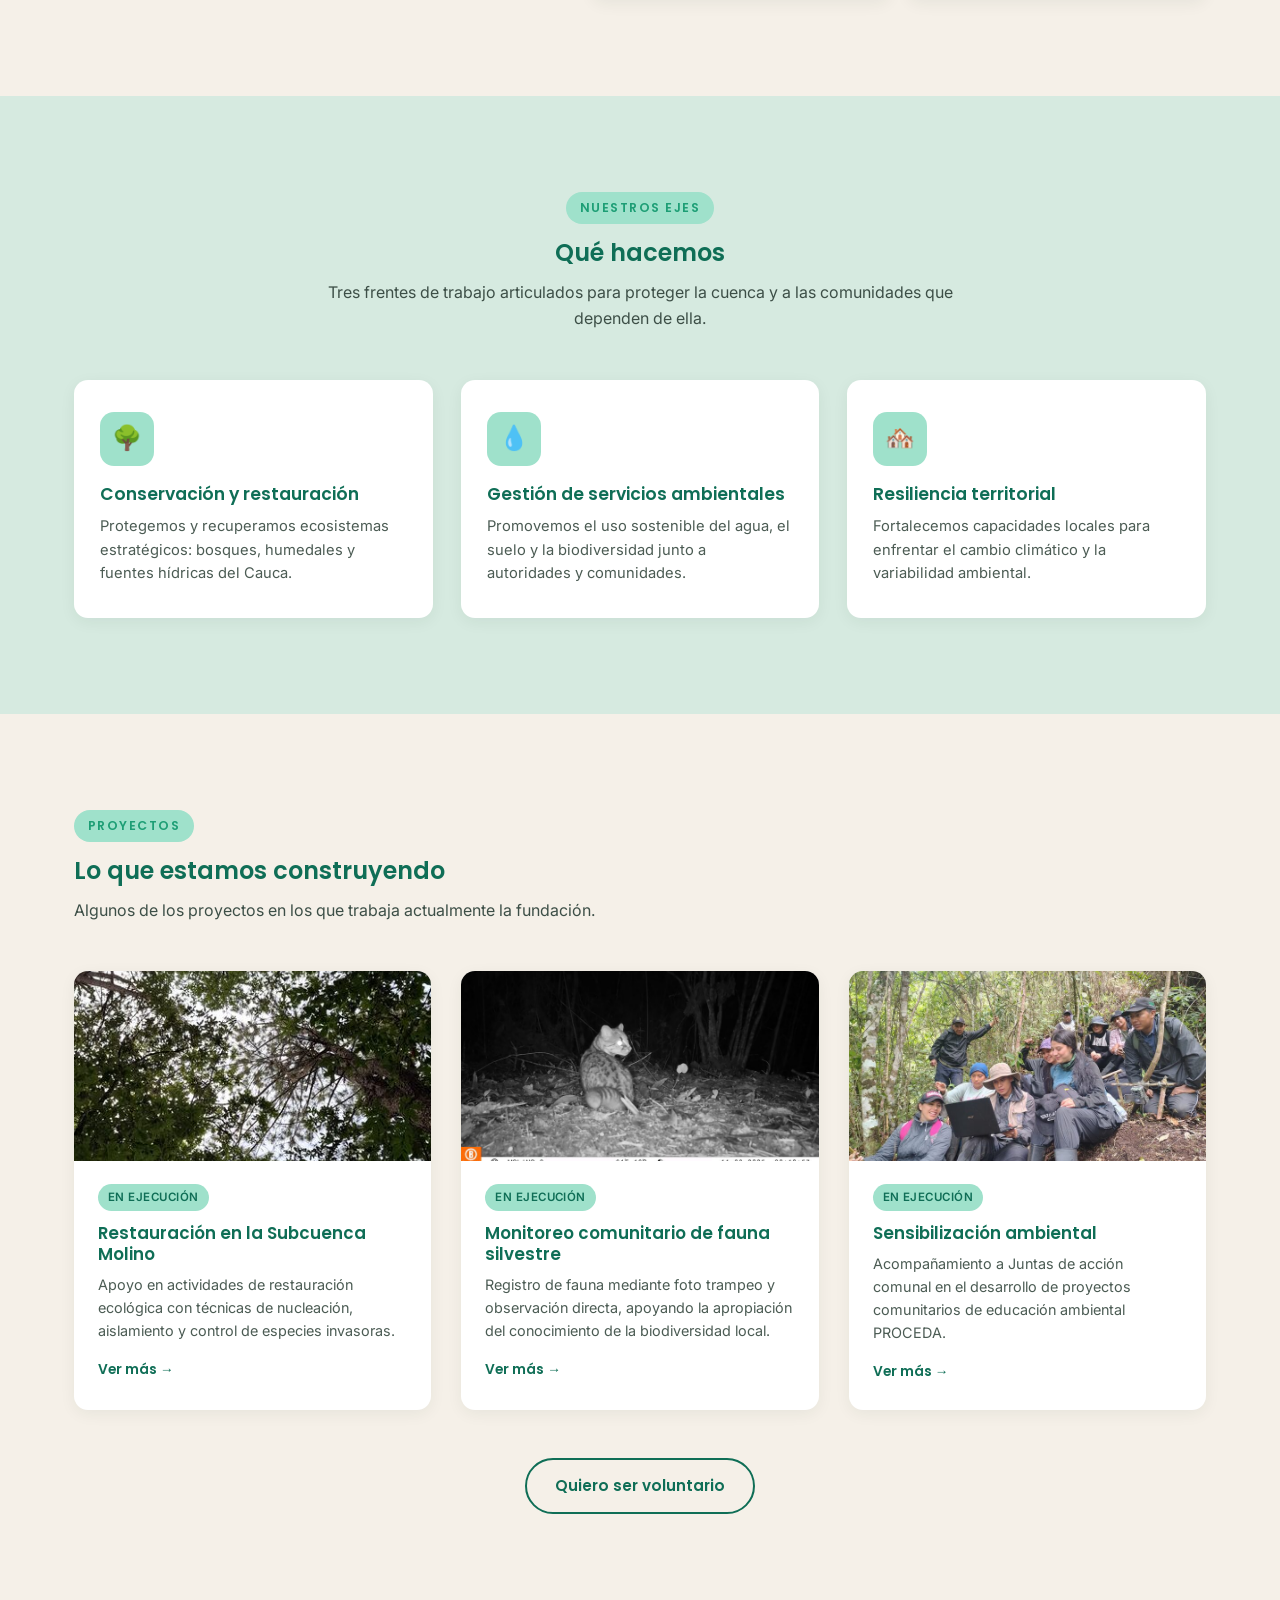
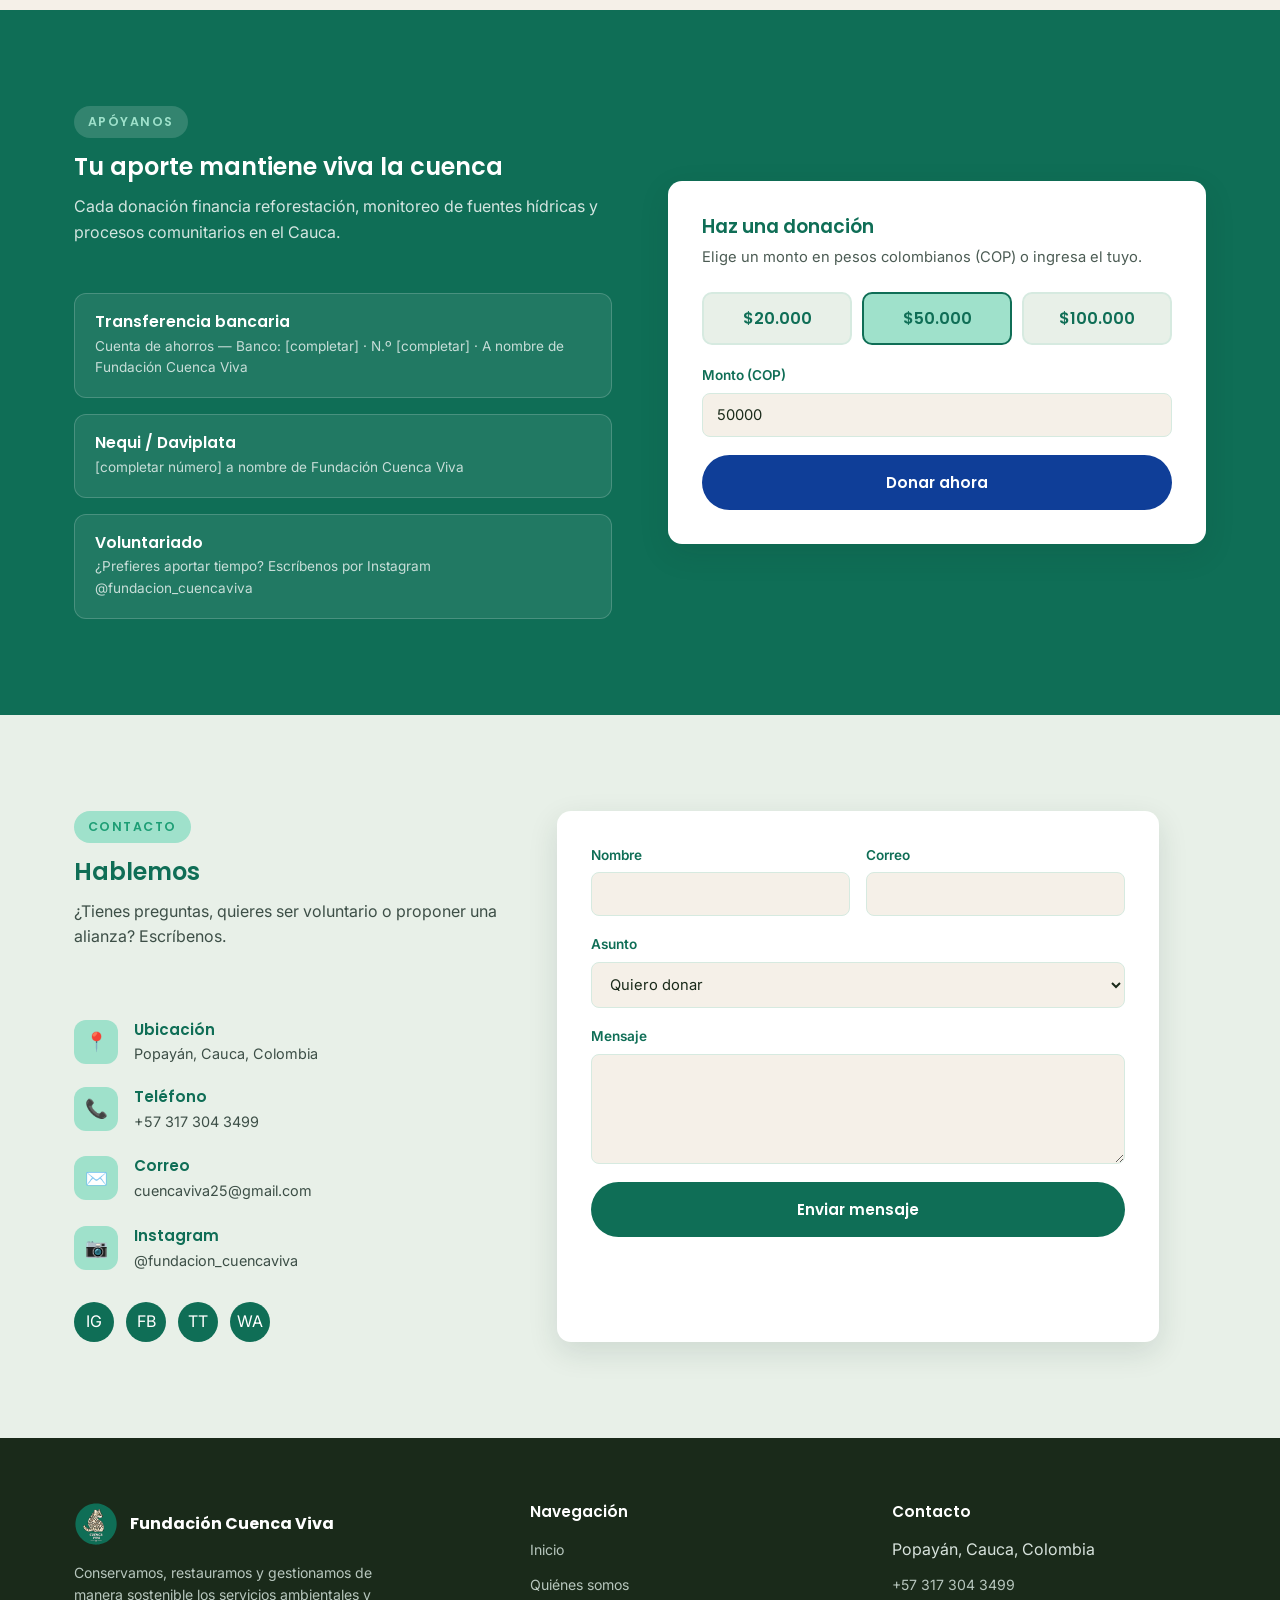
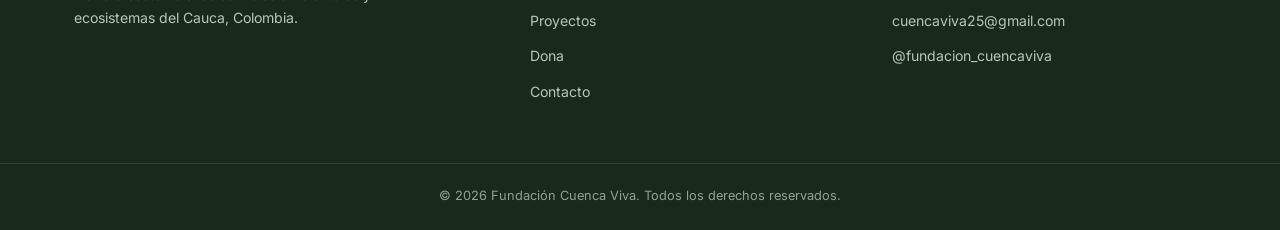
==== commit 565d9995: "V2" ====
--- a/index.html
+++ b/index.html
@@ -17,7 +17,7 @@
 <header class="header">
   <div class="container">
     <a href="#inicio" class="marca">
-      <img src="images/logo.svg" alt="Logo Fundación Cuenca Viva">
+      <img src="images/logo.svg?v=2" alt="Logo Fundación Cuenca Viva">
       <span class="marca-texto">Fundación Cuenca Viva<span>Popayán, Cauca · Colombia</span></span>
     </a>
 
@@ -52,7 +52,7 @@
     </div>
 
     <div class="hero-visual">
-      <img src="https://images.unsplash.com/photo-1500534623283-312aade485b7?auto=format&fit=crop&w=800&q=80" alt="Río y bosque andino — foto de referencia, reemplazar por fotografía propia">
+      <img src="images/hero-cuenca.jpg" alt="Vista aérea del bosque y la cuenca del río Molino">
       <div class="hero-stats">
         <div><strong>+3</strong><span>Ejes de trabajo</span></div>
         <div><strong>Cauca</strong><span>Territorio de acción</span></div>
@@ -67,7 +67,7 @@
 <section id="quienes-somos" class="quienes">
   <div class="container">
     <div class="quienes-img">
-      <img src="https://images.unsplash.com/photo-1441974231531-c6227db76b6e?auto=format&fit=crop&w=700&q=80" alt="Bosque y cascada — foto de referencia, reemplazar por fotografía propia">
+      <img src="images/mision-rio-molino.jpg" alt="Río Molino, en la subcuenca donde trabaja la fundación">
     </div>
 
     <div class="quienes-texto">
@@ -137,42 +137,42 @@
     <div class="section-head">
       <span class="eyebrow">Proyectos</span>
       <h2>Lo que estamos construyendo</h2>
-      <p>Estos son proyectos de ejemplo — reemplázalos por los proyectos reales de la fundación.</p>
+      <p>Algunos de los proyectos en los que trabaja actualmente la fundación.</p>
     </div>
 
     <div class="proyectos-grid">
       <div class="proyecto-card">
         <div class="proyecto-img">
-          <img src="https://images.unsplash.com/photo-1518495973542-4542c06a5843?auto=format&fit=crop&w=500&q=80" alt="Restauración de ribera — foto de referencia">
+          <img src="images/proyecto-restauracion.jpg" alt="Dosel de bosque en proceso de restauración en la Subcuenca Molino">
         </div>
         <div class="proyecto-body">
           <span class="tag-estado">En ejecución</span>
-          <h3>Restauración de la cuenca alta</h3>
-          <p>Reforestación con especies nativas en las riberas de las quebradas del territorio.</p>
+          <h3>Restauración en la Subcuenca Molino</h3>
+          <p>Apoyo en actividades de restauración ecológica con técnicas de nucleación, aislamiento y control de especies invasoras.</p>
           <a href="#">Ver más →</a>
         </div>
       </div>
 
       <div class="proyecto-card">
         <div class="proyecto-img">
-          <img src="https://images.unsplash.com/photo-1470252649378-9c29740c9fa8?auto=format&fit=crop&w=500&q=80" alt="Monitoreo comunitario del agua — foto de referencia">
+          <img src="images/proyecto-fauna.jpg" alt="Registro de fototrampeo de fauna silvestre en la cuenca">
         </div>
         <div class="proyecto-body">
           <span class="tag-estado">En ejecución</span>
-          <h3>Monitoreo comunitario del agua</h3>
-          <p>Formación de líderes locales para el monitoreo de la calidad y el caudal de las fuentes hídricas.</p>
+          <h3>Monitoreo comunitario de fauna silvestre</h3>
+          <p>Registro de fauna mediante foto trampeo y observación directa, apoyando la apropiación del conocimiento de la biodiversidad local.</p>
           <a href="#">Ver más →</a>
         </div>
       </div>
 
       <div class="proyecto-card">
         <div class="proyecto-img">
-          <img src="https://images.unsplash.com/photo-1518173946687-a4c8892bbd9f?auto=format&fit=crop&w=500&q=80" alt="Educación ambiental escolar — foto de referencia">
+          <img src="images/proyecto-sensibilizacion.jpg" alt="Equipo de la fundación en jornada de trabajo comunitario">
         </div>
         <div class="proyecto-body">
-          <span class="tag-estado">Ejecutado</span>
-          <h3>Educación ambiental escolar</h3>
-          <p>Talleres con instituciones educativas rurales sobre cuidado del agua y los ecosistemas.</p>
+          <span class="tag-estado">En ejecución</span>
+          <h3>Sensibilización ambiental</h3>
+          <p>Acompañamiento a Juntas de acción comunal en el desarrollo de proyectos comunitarios de educación ambiental PROCEDA.</p>
           <a href="#">Ver más →</a>
         </div>
       </div>
@@ -210,7 +210,7 @@
         <div class="donar-item">
           <div>
             <h4>Voluntariado</h4>
-            <p>¿Prefieres aportar tiempo? Escríbenos por Instagram @Cuenca_viva_</p>
+            <p>¿Prefieres aportar tiempo? Escríbenos por Instagram @fundacion_cuencaviva</p>
           </div>
         </div>
       </div>
@@ -266,8 +266,7 @@
         <div class="info-icono">✉️</div>
         <div>
           <h4>Correo</h4>
-          <a href="mailto:contacto@fundacioncuencaviva.org">contacto@fundacioncuencaviva.org</a>
-          <p style="font-size:0.78rem; color:#6c8079;">(ajusta este correo cuando tengas el dominio propio)</p>
+          <a href="mailto:cuencaviva25@gmail.com">cuencaviva25@gmail.com</a>
         </div>
       </div>
 
@@ -275,12 +274,14 @@
         <div class="info-icono">📷</div>
         <div>
           <h4>Instagram</h4>
-          <a href="https://www.instagram.com/Cuenca_viva_" target="_blank" rel="noopener">@Cuenca_viva_</a>
+          <a href="https://www.instagram.com/fundacion_cuencaviva" target="_blank" rel="noopener">@fundacion_cuencaviva</a>
         </div>
       </div>
 
       <div class="redes">
-        <a href="https://www.instagram.com/Cuenca_viva_" target="_blank" rel="noopener" aria-label="Instagram">IG</a>
+        <a href="https://www.instagram.com/fundacion_cuencaviva" target="_blank" rel="noopener" aria-label="Instagram">IG</a>
+        <a href="https://www.facebook.com/share/19NFATzHKv/" target="_blank" rel="noopener" aria-label="Facebook">FB</a>
+        <a href="https://www.tiktok.com/@cuenca.viva" target="_blank" rel="noopener" aria-label="TikTok">TT</a>
         <a href="https://wa.me/573173043499" target="_blank" rel="noopener" aria-label="WhatsApp">WA</a>
       </div>
     </div>
@@ -322,7 +323,7 @@
   <div class="container">
     <div>
       <div class="footer-marca">
-        <img src="images/logo.svg" alt="Logo Fundación Cuenca Viva">
+        <img src="images/logo.svg?v=2" alt="Logo Fundación Cuenca Viva">
         <span>Fundación Cuenca Viva</span>
       </div>
       <p>Conservamos, restauramos y gestionamos de manera sostenible los servicios ambientales y ecosistemas del Cauca, Colombia.</p>
@@ -344,7 +345,8 @@
       <ul>
         <li>Popayán, Cauca, Colombia</li>
         <li><a href="tel:+573173043499">+57 317 304 3499</a></li>
-        <li><a href="https://www.instagram.com/Cuenca_viva_" target="_blank" rel="noopener">@Cuenca_viva_</a></li>
+        <li><a href="mailto:cuencaviva25@gmail.com">cuencaviva25@gmail.com</a></li>
+        <li><a href="https://www.instagram.com/fundacion_cuencaviva" target="_blank" rel="noopener">@fundacion_cuencaviva</a></li>
       </ul>
     </div>
   </div>
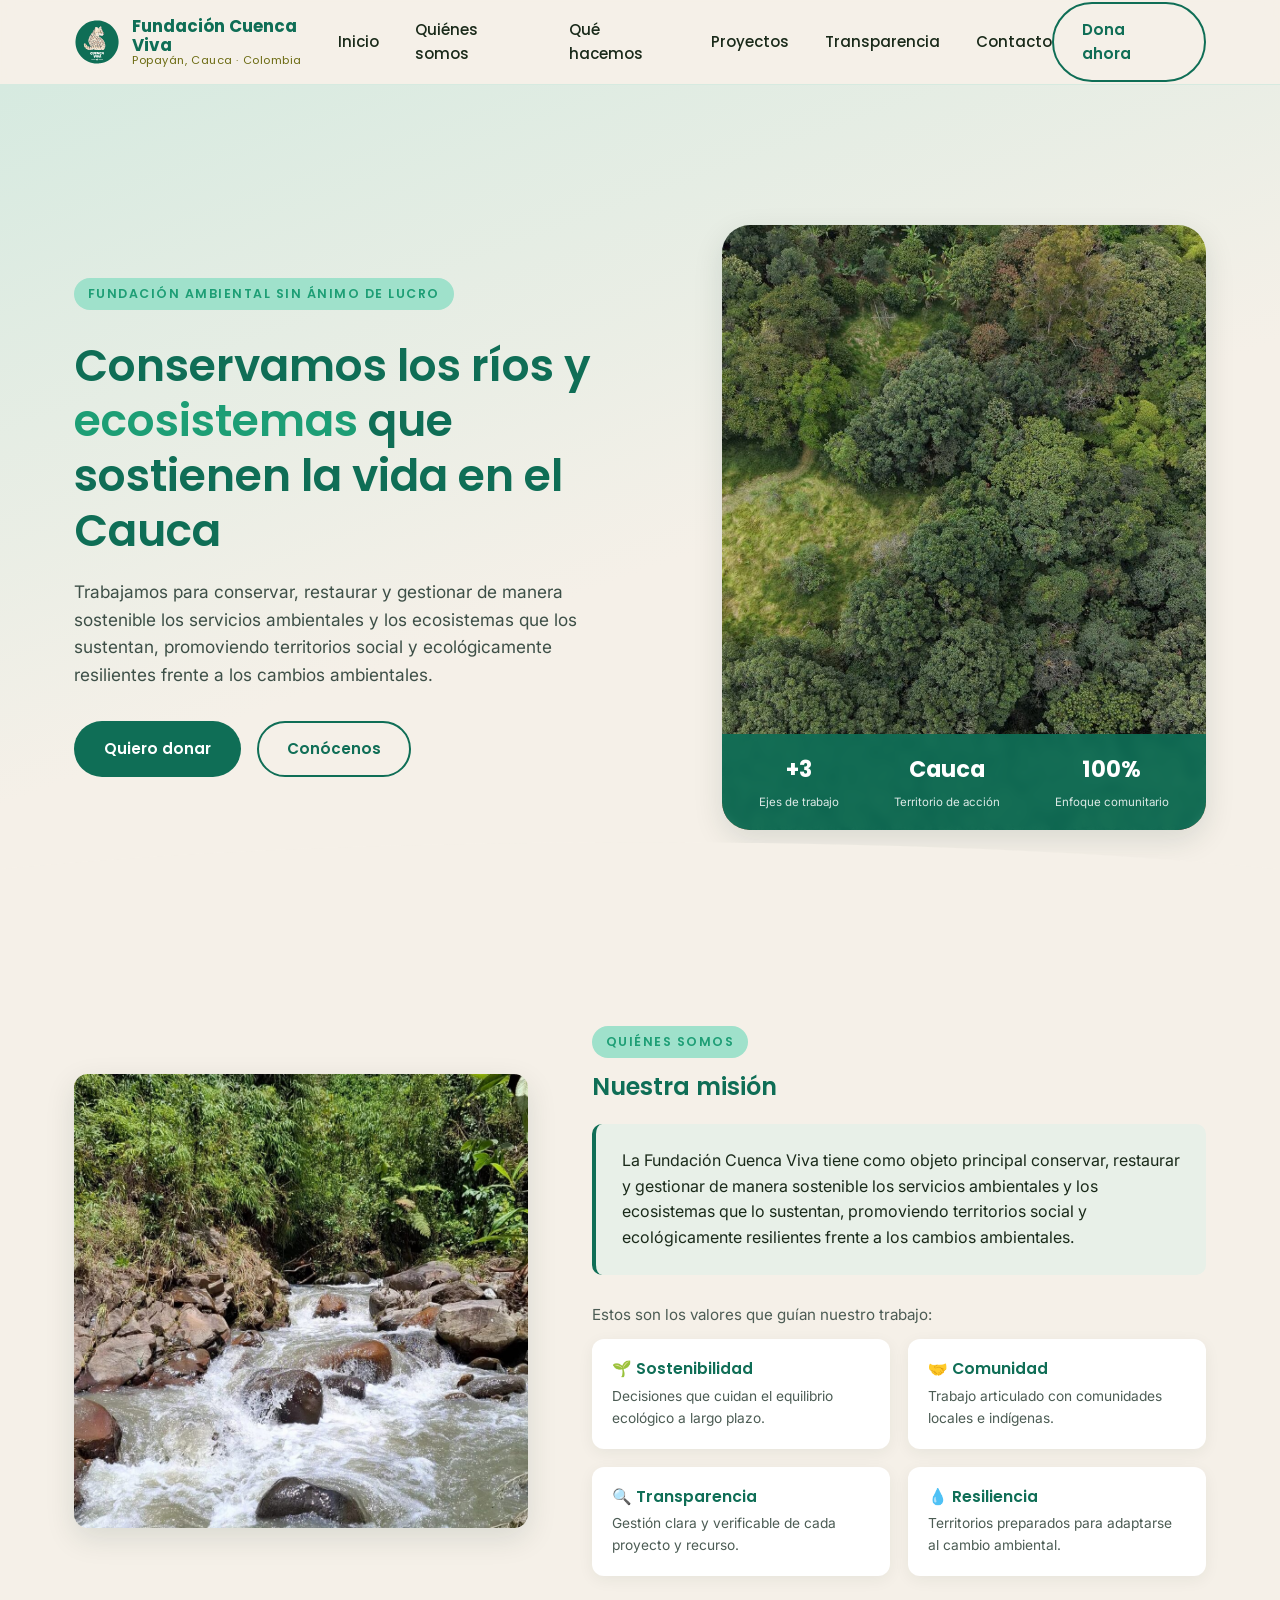
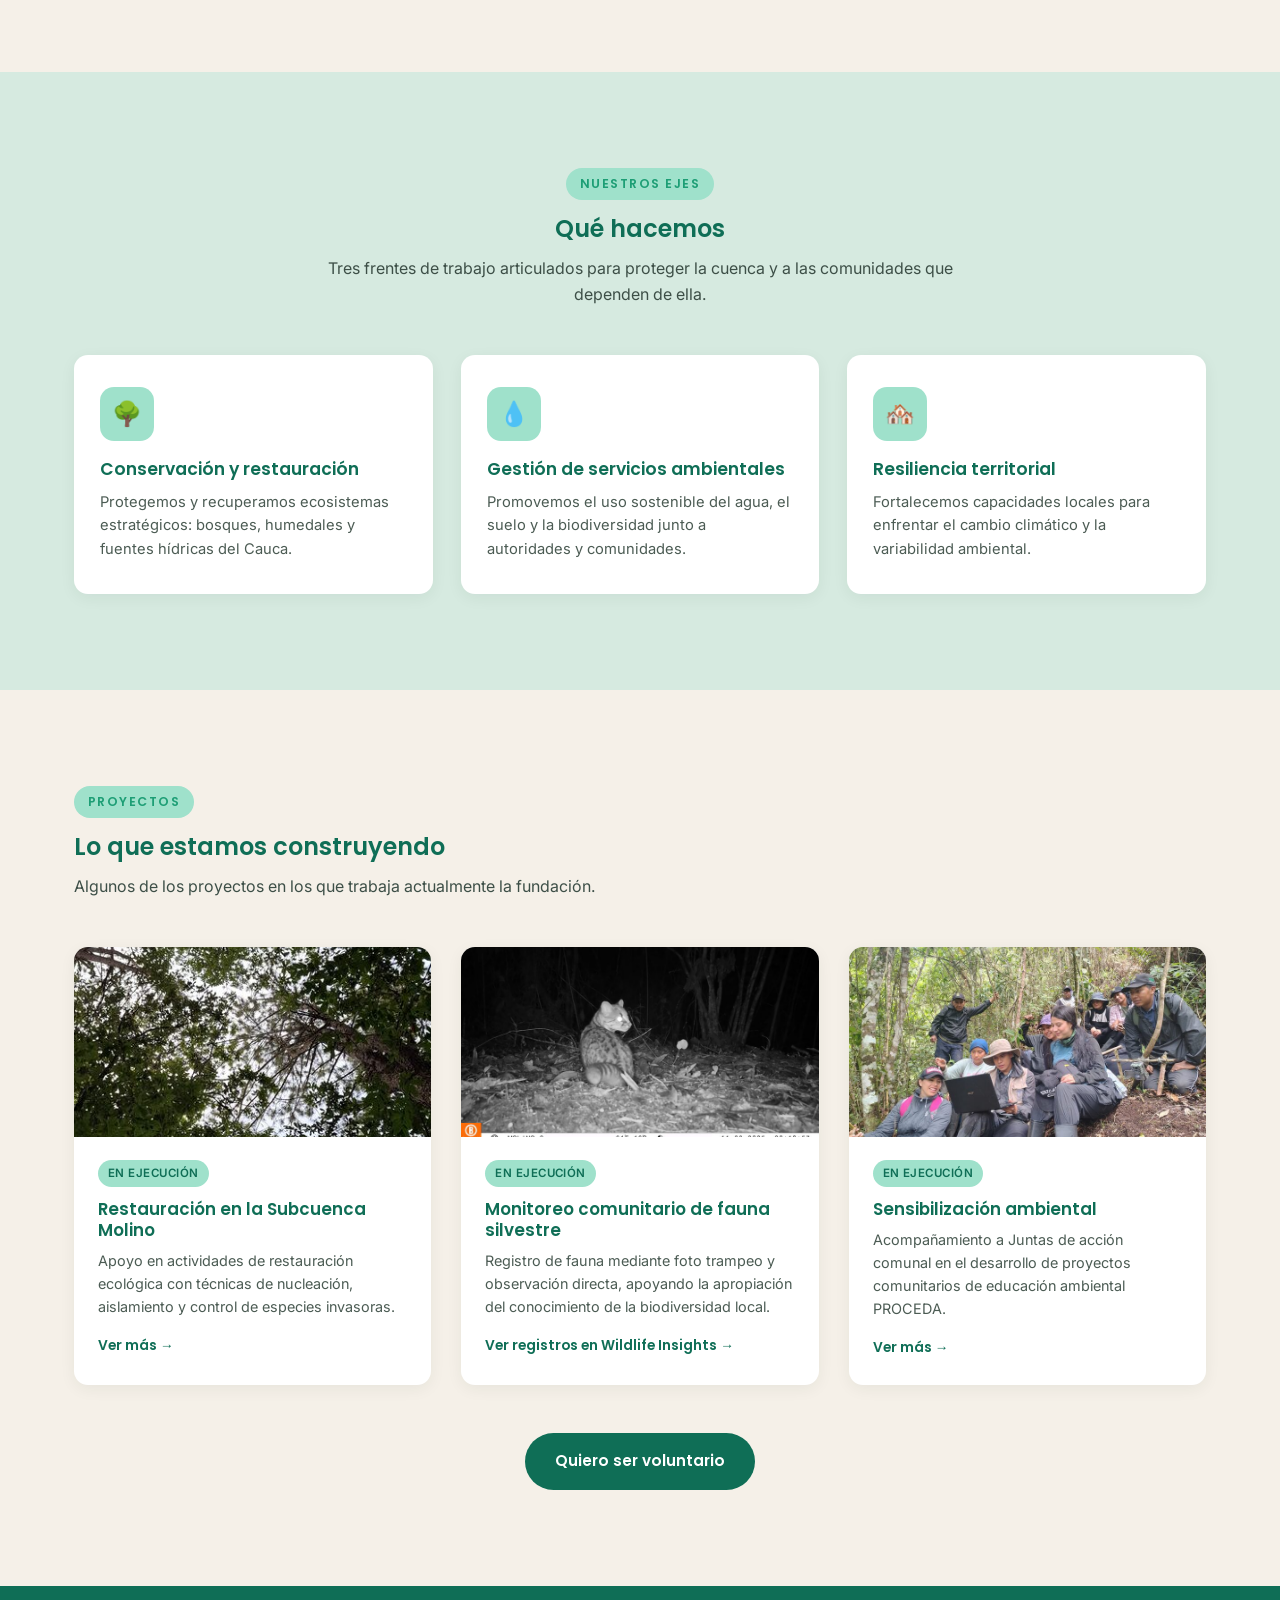
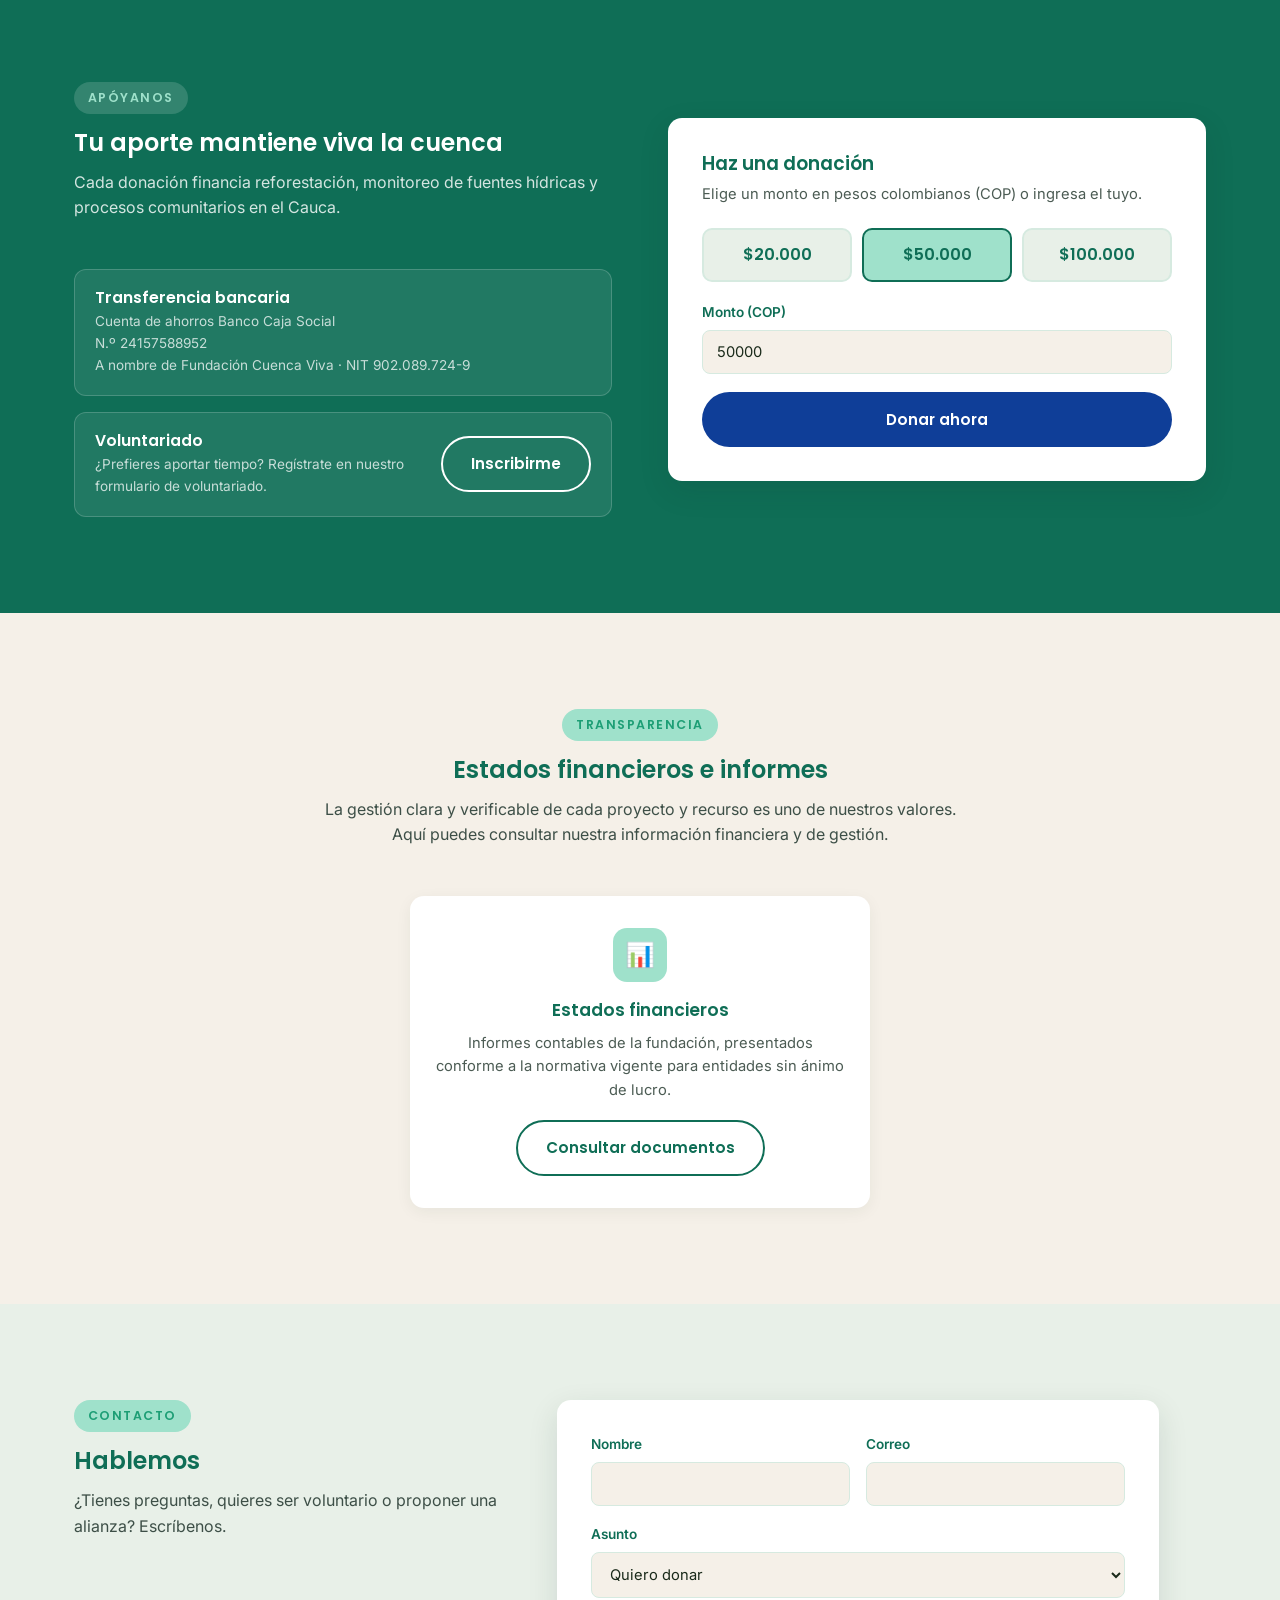
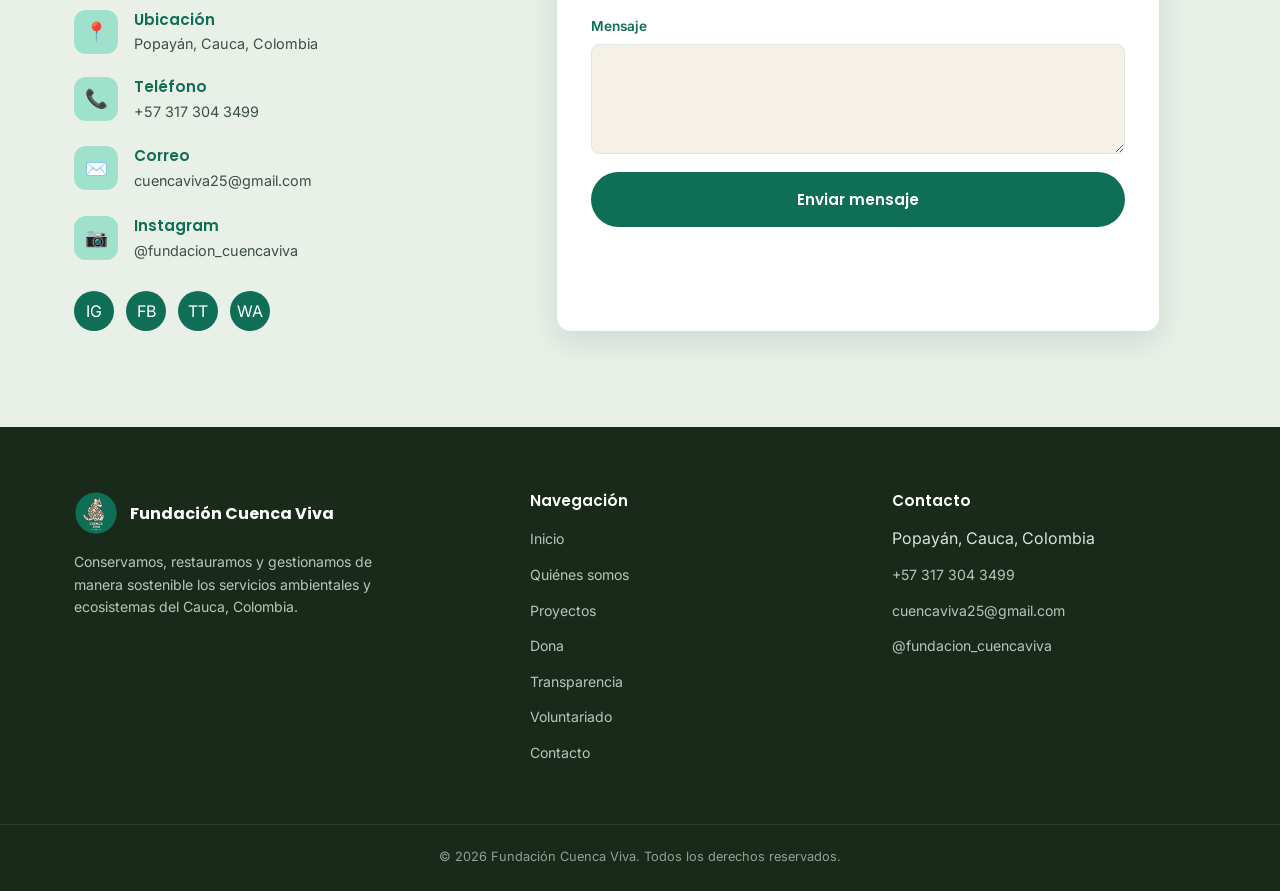
==== commit b84e6b5b: "Add files via upload" ====
--- a/index.html
+++ b/index.html
@@ -10,6 +10,33 @@
 <link rel="preconnect" href="https://fonts.googleapis.com">
 <link href="https://fonts.googleapis.com/css2?family=Inter:wght@400;500;600&family=Poppins:wght@500;600;700&display=swap" rel="stylesheet">
 <link rel="stylesheet" href="css/style.css">
+<link rel="canonical" href="https://fundacioncuencaviva.org.co/">
+
+<!-- Datos estructurados para buscadores (Google, etc.) -->
+<script type="application/ld+json">
+{
+  "@context": "https://schema.org",
+  "@type": "NGO",
+  "name": "Fundación Cuenca Viva",
+  "alternateName": "FUNCUVI",
+  "url": "https://fundacioncuencaviva.org.co/",
+  "logo": "https://fundacioncuencaviva.org.co/images/logo.svg",
+  "description": "Fundación Cuenca Viva conserva, restaura y gestiona de manera sostenible los servicios ambientales y ecosistemas del Cauca, Colombia, promoviendo territorios resilientes.",
+  "email": "cuencaviva25@gmail.com",
+  "telephone": "+573173043499",
+  "address": {
+    "@type": "PostalAddress",
+    "addressLocality": "Popayán",
+    "addressRegion": "Cauca",
+    "addressCountry": "CO"
+  },
+  "sameAs": [
+    "https://www.instagram.com/fundacion_cuencaviva",
+    "https://www.facebook.com/share/19NFATzHKv/",
+    "https://www.tiktok.com/@cuenca.viva"
+  ]
+}
+</script>
 </head>
 <body>
 
@@ -26,6 +53,7 @@
       <a href="#quienes-somos">Quiénes somos</a>
       <a href="#que-hacemos">Qué hacemos</a>
       <a href="#proyectos">Proyectos</a>
+      <a href="#transparencia">Transparencia</a>
       <a href="#contacto">Contacto</a>
     </nav>
 
@@ -78,7 +106,7 @@
         La Fundación Cuenca Viva tiene como objeto principal conservar, restaurar y gestionar de manera sostenible los servicios ambientales y los ecosistemas que lo sustentan, promoviendo territorios social y ecológicamente resilientes frente a los cambios ambientales.
       </div>
 
-      <p style="color:#4c5c54; font-size:0.95rem; margin-bottom:12px;">Estos son los valores que guían nuestro trabajo (ajústalos según lo que definan como fundación):</p>
+      <p style="color:#4c5c54; font-size:0.95rem; margin-bottom:12px;">Estos son los valores que guían nuestro trabajo:</p>
 
       <div class="valores">
         <div class="valor-card">
@@ -161,7 +189,7 @@
           <span class="tag-estado">En ejecución</span>
           <h3>Monitoreo comunitario de fauna silvestre</h3>
           <p>Registro de fauna mediante foto trampeo y observación directa, apoyando la apropiación del conocimiento de la biodiversidad local.</p>
-          <a href="#">Ver más →</a>
+          <a href="https://app.wildlifeinsights.org/public-project/2011463/145625598251_2011463_513_otus_airh_molino" target="_blank" rel="noopener">Ver registros en Wildlife Insights →</a>
         </div>
       </div>
 
@@ -179,7 +207,7 @@
     </div>
 
     <div class="proyectos-cta">
-      <a href="#contacto" class="btn btn-secundario">Quiero ser voluntario</a>
+      <a href="https://forms.gle/8LjNhKtN3xJFmJ4n8" target="_blank" rel="noopener" class="btn btn-primario">Quiero ser voluntario</a>
     </div>
   </div>
 </section>
@@ -198,20 +226,15 @@
         <div class="donar-item">
           <div>
             <h4>Transferencia bancaria</h4>
-            <p>Cuenta de ahorros — Banco: [completar] · N.º [completar] · A nombre de Fundación Cuenca Viva</p>
-          </div>
-        </div>
-        <div class="donar-item">
-          <div>
-            <h4>Nequi / Daviplata</h4>
-            <p>[completar número] a nombre de Fundación Cuenca Viva</p>
+            <p>Cuenta de ahorros Banco Caja Social<br>N.º 24157588952<br>A nombre de Fundación Cuenca Viva · NIT 902.089.724-9</p>
           </div>
         </div>
         <div class="donar-item">
           <div>
             <h4>Voluntariado</h4>
-            <p>¿Prefieres aportar tiempo? Escríbenos por Instagram @fundacion_cuencaviva</p>
+            <p>¿Prefieres aportar tiempo? Regístrate en nuestro formulario de voluntariado.</p>
           </div>
+          <a href="https://forms.gle/8LjNhKtN3xJFmJ4n8" target="_blank" rel="noopener" class="btn btn-secundario" style="border-color:#fff; color:#fff; white-space:nowrap;">Inscribirme</a>
         </div>
       </div>
     </div>
@@ -232,6 +255,26 @@
       </div>
 
       <button class="btn btn-donar btn-block" type="button" onclick="alert('Conecta este botón a tu pasarela de pago (PSE, Wompi, Mercado Pago, etc.) cuando la tengas lista.')">Donar ahora</button>
+    </div>
+  </div>
+</section>
+
+<!-- ======= TRANSPARENCIA ======= -->
+<section id="transparencia" class="proyectos">
+  <div class="container">
+    <div class="section-head centrado">
+      <span class="eyebrow">Transparencia</span>
+      <h2>Estados financieros e informes</h2>
+      <p>La gestión clara y verificable de cada proyecto y recurso es uno de nuestros valores. Aquí puedes consultar nuestra información financiera y de gestión.</p>
+    </div>
+
+    <div style="max-width:460px; margin:0 auto;">
+      <div class="eje-card" style="text-align:center;">
+        <div class="eje-icono" style="margin:0 auto 18px;">📊</div>
+        <h3>Estados financieros</h3>
+        <p>Informes contables de la fundación, presentados conforme a la normativa vigente para entidades sin ánimo de lucro.</p>
+        <a href="https://drive.google.com/drive/folders/1YiDVrgM5qnXrHFP4vFCOw5fzSF10_8IA?usp=sharing" target="_blank" rel="noopener" class="btn btn-secundario" style="margin-top:18px;">Consultar documentos</a>
+      </div>
     </div>
   </div>
 </section>
@@ -336,6 +379,8 @@
         <li><a href="#quienes-somos">Quiénes somos</a></li>
         <li><a href="#proyectos">Proyectos</a></li>
         <li><a href="#dona">Dona</a></li>
+        <li><a href="#transparencia">Transparencia</a></li>
+        <li><a href="https://forms.gle/8LjNhKtN3xJFmJ4n8" target="_blank" rel="noopener">Voluntariado</a></li>
         <li><a href="#contacto">Contacto</a></li>
       </ul>
     </div>
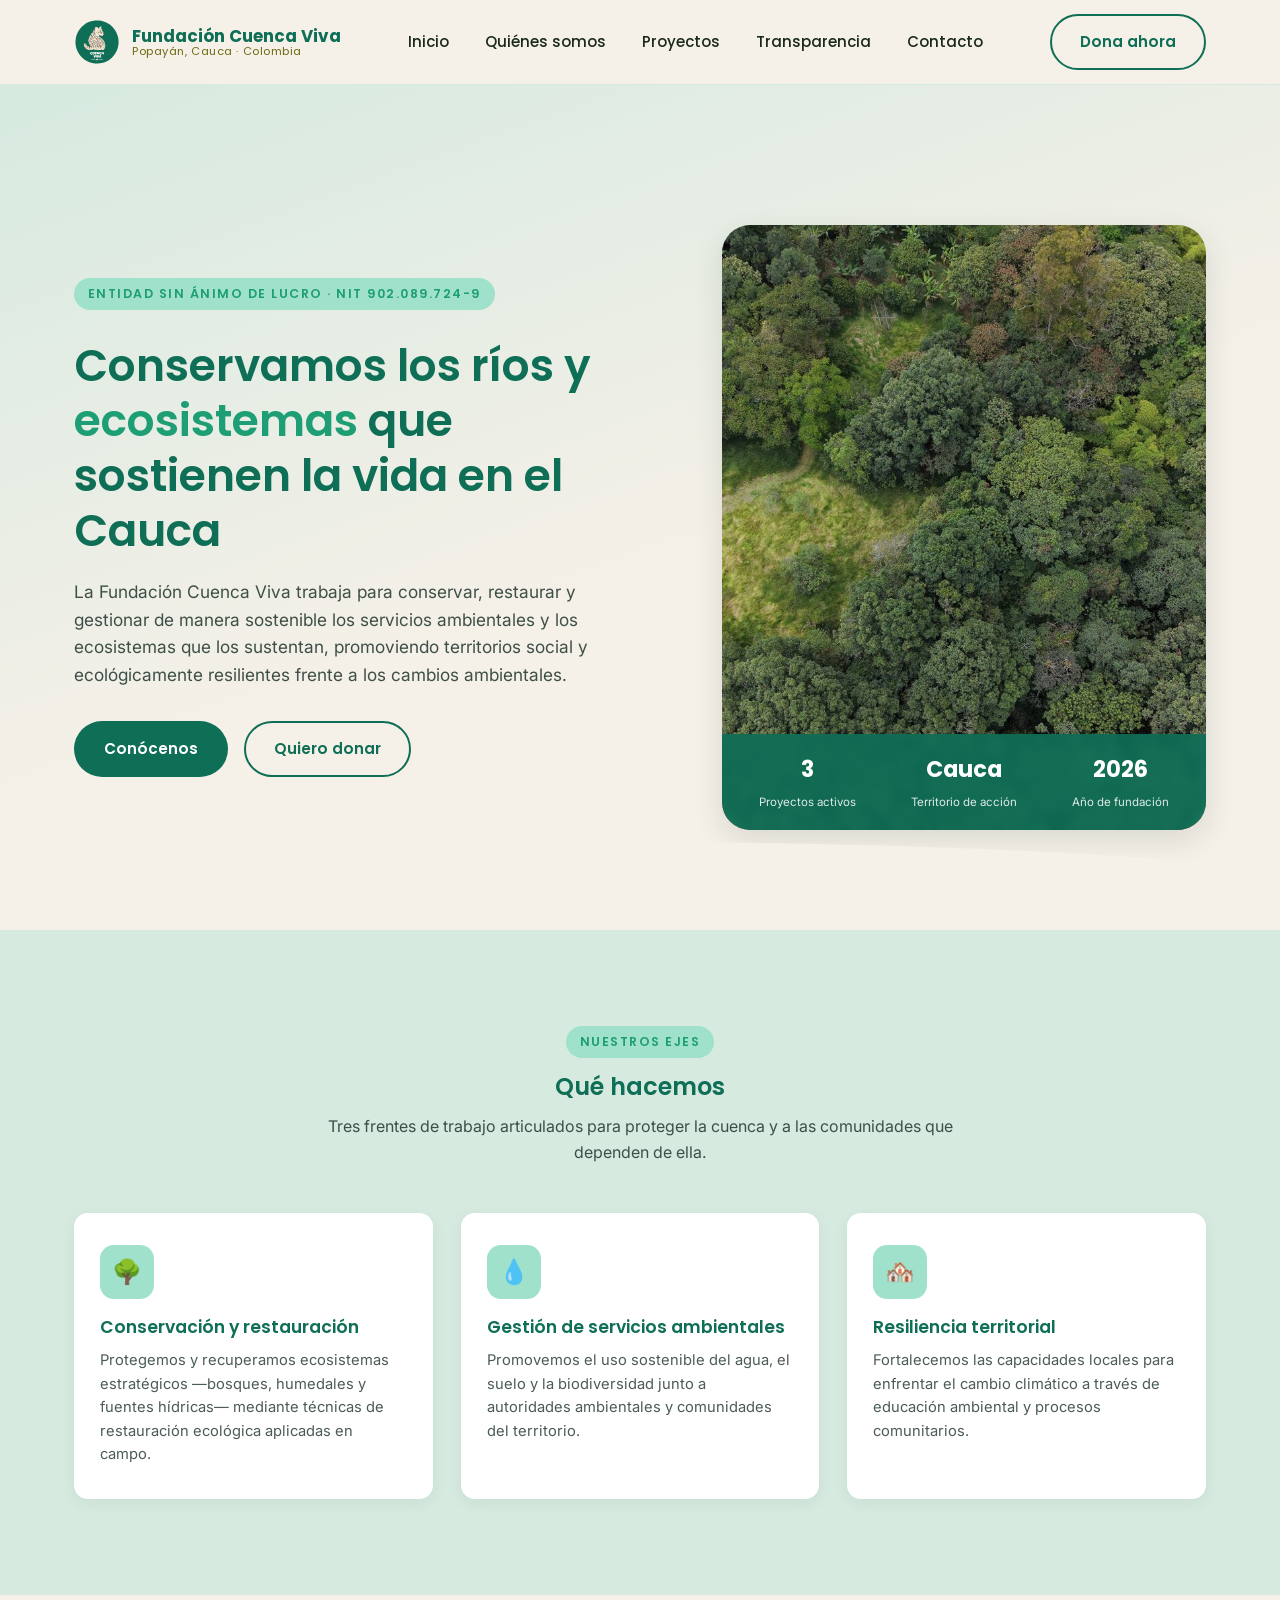
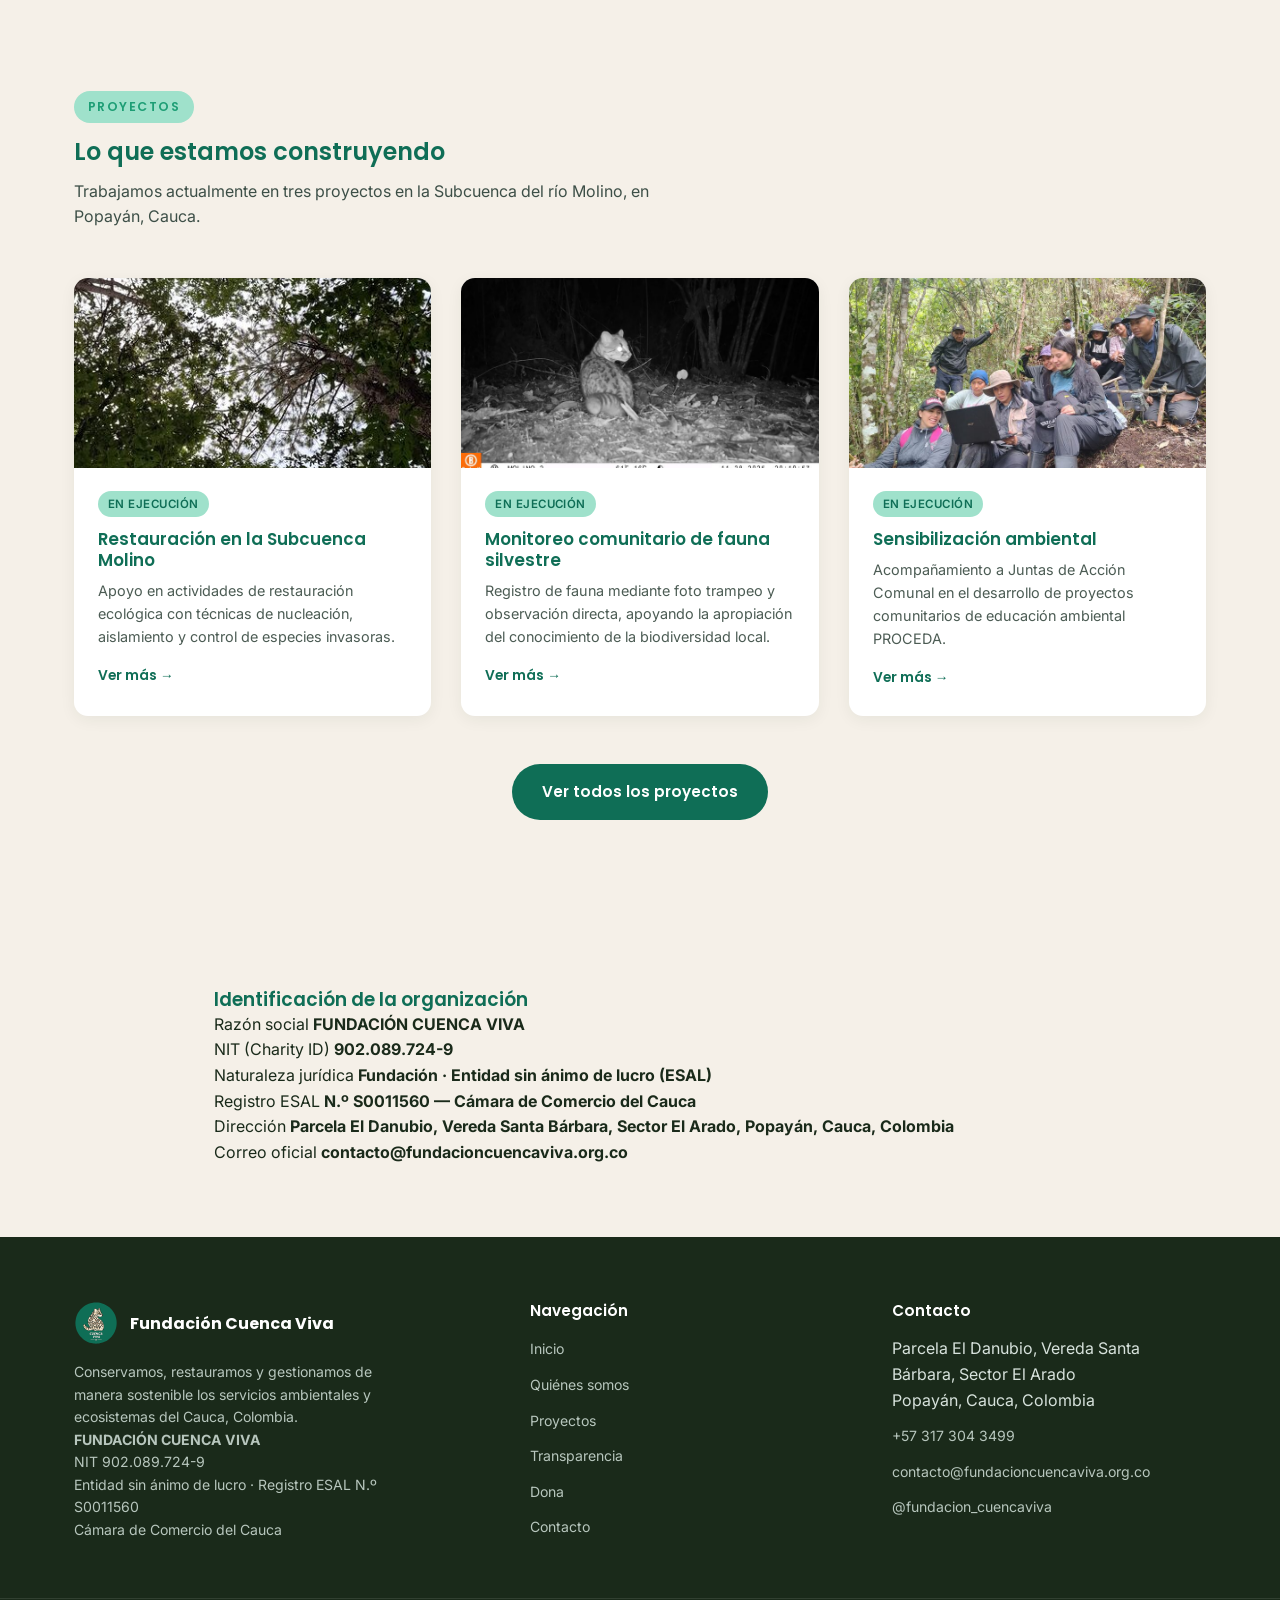
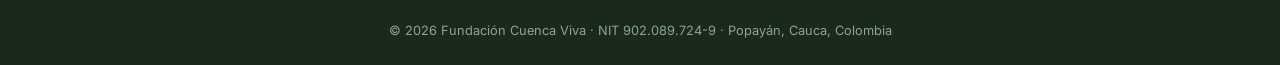
==== commit 53716568: "Sitio multipagina: 6 paginas, datos legales y correo institucional" ====
--- a/index.html
+++ b/index.html
@@ -3,8 +3,8 @@
 <head>
 <meta charset="UTF-8">
 <meta name="viewport" content="width=device-width, initial-scale=1.0">
-<title>Fundación Cuenca Viva | Conservación de ecosistemas y servicios ambientales</title>
-<meta name="description" content="Fundación Cuenca Viva conserva, restaura y gestiona de manera sostenible los servicios ambientales y ecosistemas del Cauca, Colombia, promoviendo territorios resilientes.">
+<title>Fundación Cuenca Viva | Conservación de ecosistemas en el Cauca, Colombia</title>
+<meta name="description" content="Fundación Cuenca Viva (NIT 902.089.724-9) es una entidad sin ánimo de lucro de Popayán, Cauca, que conserva, restaura y gestiona de manera sostenible los ecosistemas y servicios ambientales de la cuenca.">
 <link rel="icon" type="image/svg+xml" href="images/logo.svg?v=2">
 <link rel="shortcut icon" type="image/svg+xml" href="images/logo.svg?v=2">
 <link rel="preconnect" href="https://fonts.googleapis.com">
@@ -12,22 +12,26 @@
 <link rel="stylesheet" href="css/style.css">
 <link rel="canonical" href="https://fundacioncuencaviva.org.co/">
 
-<!-- Datos estructurados para buscadores (Google, etc.) -->
 <script type="application/ld+json">
 {
   "@context": "https://schema.org",
   "@type": "NGO",
   "name": "Fundación Cuenca Viva",
+  "legalName": "FUNDACIÓN CUENCA VIVA",
   "alternateName": "FUNCUVI",
+  "taxID": "902089724-9",
   "url": "https://fundacioncuencaviva.org.co/",
   "logo": "https://fundacioncuencaviva.org.co/images/logo.svg",
-  "description": "Fundación Cuenca Viva conserva, restaura y gestiona de manera sostenible los servicios ambientales y ecosistemas del Cauca, Colombia, promoviendo territorios resilientes.",
-  "email": "cuencaviva25@gmail.com",
+  "description": "Entidad sin ánimo de lucro colombiana dedicada a conservar, restaurar y gestionar de manera sostenible los servicios ambientales y los ecosistemas del departamento del Cauca.",
+  "email": "contacto@fundacioncuencaviva.org.co",
   "telephone": "+573173043499",
+  "foundingDate": "2026-07-27",
   "address": {
     "@type": "PostalAddress",
+    "streetAddress": "Parcela El Danubio, Vereda Santa Bárbara, Sector El Arado",
     "addressLocality": "Popayán",
     "addressRegion": "Cauca",
+    "postalCode": "190001",
     "addressCountry": "CO"
   },
   "sameAs": [
@@ -40,25 +44,23 @@
 </head>
 <body>
 
-<!-- ======= HEADER ======= -->
 <header class="header">
   <div class="container">
-    <a href="#inicio" class="marca">
+    <a href="index.html" class="marca">
       <img src="images/logo.svg?v=2" alt="Logo Fundación Cuenca Viva">
       <span class="marca-texto">Fundación Cuenca Viva<span>Popayán, Cauca · Colombia</span></span>
     </a>
 
     <nav class="nav">
-      <a href="#inicio">Inicio</a>
-      <a href="#quienes-somos">Quiénes somos</a>
-      <a href="#que-hacemos">Qué hacemos</a>
-      <a href="#proyectos">Proyectos</a>
-      <a href="#transparencia">Transparencia</a>
-      <a href="#contacto">Contacto</a>
+      <a href="index.html">Inicio</a>
+      <a href="quienes-somos.html">Quiénes somos</a>
+      <a href="proyectos.html">Proyectos</a>
+      <a href="transparencia.html">Transparencia</a>
+      <a href="contacto.html">Contacto</a>
     </nav>
 
     <div class="header-acciones">
-      <a href="#dona" class="btn btn-secundario">Dona ahora</a>
+      <a href="dona.html" class="btn btn-secundario">Dona ahora</a>
       <button class="menu-toggle" aria-label="Abrir menú">
         <span></span><span></span><span></span>
       </button>
@@ -70,64 +72,25 @@
 <section id="inicio" class="hero">
   <div class="container">
     <div class="hero-texto">
-      <span class="eyebrow">Fundación ambiental sin ánimo de lucro</span>
+      <span class="eyebrow">Entidad sin ánimo de lucro · NIT 902.089.724-9</span>
       <h1>Conservamos los ríos y <em>ecosistemas</em> que sostienen la vida en el Cauca</h1>
-      <p>Trabajamos para conservar, restaurar y gestionar de manera sostenible los servicios ambientales y los ecosistemas que los sustentan, promoviendo territorios social y ecológicamente resilientes frente a los cambios ambientales.</p>
+      <p>La Fundación Cuenca Viva trabaja para conservar, restaurar y gestionar de manera sostenible los servicios ambientales y los ecosistemas que los sustentan, promoviendo territorios social y ecológicamente resilientes frente a los cambios ambientales.</p>
       <div class="hero-acciones">
-        <a href="#dona" class="btn btn-primario">Quiero donar</a>
-        <a href="#quienes-somos" class="btn btn-secundario">Conócenos</a>
+        <a href="quienes-somos.html" class="btn btn-primario">Conócenos</a>
+        <a href="dona.html" class="btn btn-secundario">Quiero donar</a>
       </div>
     </div>
 
     <div class="hero-visual">
-      <img src="images/hero-cuenca.jpg" alt="Vista aérea del bosque y la cuenca del río Molino">
+      <img src="images/hero-cuenca.jpg" alt="Vista aérea del bosque y la cuenca del río Molino, Popayán, Cauca">
       <div class="hero-stats">
-        <div><strong>+3</strong><span>Ejes de trabajo</span></div>
+        <div><strong>3</strong><span>Proyectos activos</span></div>
         <div><strong>Cauca</strong><span>Territorio de acción</span></div>
-        <div><strong>100%</strong><span>Enfoque comunitario</span></div>
+        <div><strong>2026</strong><span>Año de fundación</span></div>
       </div>
     </div>
   </div>
   <div class="hero-ola"></div>
-</section>
-
-<!-- ======= QUIÉNES SOMOS ======= -->
-<section id="quienes-somos" class="quienes">
-  <div class="container">
-    <div class="quienes-img">
-      <img src="images/mision-rio-molino.jpg" alt="Río Molino, en la subcuenca donde trabaja la fundación">
-    </div>
-
-    <div class="quienes-texto">
-      <span class="eyebrow">Quiénes somos</span>
-      <h2>Nuestra misión</h2>
-
-      <div class="mision-caja">
-        La Fundación Cuenca Viva tiene como objeto principal conservar, restaurar y gestionar de manera sostenible los servicios ambientales y los ecosistemas que lo sustentan, promoviendo territorios social y ecológicamente resilientes frente a los cambios ambientales.
-      </div>
-
-      <p style="color:#4c5c54; font-size:0.95rem; margin-bottom:12px;">Estos son los valores que guían nuestro trabajo:</p>
-
-      <div class="valores">
-        <div class="valor-card">
-          <h4>🌱 Sostenibilidad</h4>
-          <p>Decisiones que cuidan el equilibrio ecológico a largo plazo.</p>
-        </div>
-        <div class="valor-card">
-          <h4>🤝 Comunidad</h4>
-          <p>Trabajo articulado con comunidades locales e indígenas.</p>
-        </div>
-        <div class="valor-card">
-          <h4>🔍 Transparencia</h4>
-          <p>Gestión clara y verificable de cada proyecto y recurso.</p>
-        </div>
-        <div class="valor-card">
-          <h4>💧 Resiliencia</h4>
-          <p>Territorios preparados para adaptarse al cambio ambiental.</p>
-        </div>
-      </div>
-    </div>
-  </div>
 </section>
 
 <!-- ======= QUÉ HACEMOS ======= -->
@@ -143,41 +106,41 @@
       <div class="eje-card">
         <div class="eje-icono">🌳</div>
         <h3>Conservación y restauración</h3>
-        <p>Protegemos y recuperamos ecosistemas estratégicos: bosques, humedales y fuentes hídricas del Cauca.</p>
+        <p>Protegemos y recuperamos ecosistemas estratégicos —bosques, humedales y fuentes hídricas— mediante técnicas de restauración ecológica aplicadas en campo.</p>
       </div>
       <div class="eje-card">
         <div class="eje-icono">💧</div>
         <h3>Gestión de servicios ambientales</h3>
-        <p>Promovemos el uso sostenible del agua, el suelo y la biodiversidad junto a autoridades y comunidades.</p>
+        <p>Promovemos el uso sostenible del agua, el suelo y la biodiversidad junto a autoridades ambientales y comunidades del territorio.</p>
       </div>
       <div class="eje-card">
         <div class="eje-icono">🏘️</div>
         <h3>Resiliencia territorial</h3>
-        <p>Fortalecemos capacidades locales para enfrentar el cambio climático y la variabilidad ambiental.</p>
-      </div>
-    </div>
-  </div>
-</section>
-
-<!-- ======= PROYECTOS ======= -->
+        <p>Fortalecemos las capacidades locales para enfrentar el cambio climático a través de educación ambiental y procesos comunitarios.</p>
+      </div>
+    </div>
+  </div>
+</section>
+
+<!-- ======= PROYECTOS (vista previa) ======= -->
 <section id="proyectos" class="proyectos">
   <div class="container">
     <div class="section-head">
       <span class="eyebrow">Proyectos</span>
       <h2>Lo que estamos construyendo</h2>
-      <p>Algunos de los proyectos en los que trabaja actualmente la fundación.</p>
+      <p>Trabajamos actualmente en tres proyectos en la Subcuenca del río Molino, en Popayán, Cauca.</p>
     </div>
 
     <div class="proyectos-grid">
       <div class="proyecto-card">
         <div class="proyecto-img">
-          <img src="images/proyecto-restauracion.jpg" alt="Dosel de bosque en proceso de restauración en la Subcuenca Molino">
+          <img src="images/proyecto-restauracion.jpg" alt="Dosel de bosque en restauración en la Subcuenca Molino">
         </div>
         <div class="proyecto-body">
           <span class="tag-estado">En ejecución</span>
           <h3>Restauración en la Subcuenca Molino</h3>
           <p>Apoyo en actividades de restauración ecológica con técnicas de nucleación, aislamiento y control de especies invasoras.</p>
-          <a href="#">Ver más →</a>
+          <a href="proyectos.html#restauracion">Ver más →</a>
         </div>
       </div>
 
@@ -189,7 +152,7 @@
           <span class="tag-estado">En ejecución</span>
           <h3>Monitoreo comunitario de fauna silvestre</h3>
           <p>Registro de fauna mediante foto trampeo y observación directa, apoyando la apropiación del conocimiento de la biodiversidad local.</p>
-          <a href="https://app.wildlifeinsights.org/public-project/2011463/145625598251_2011463_513_otus_airh_molino" target="_blank" rel="noopener">Ver registros en Wildlife Insights →</a>
+          <a href="proyectos.html#fauna">Ver más →</a>
         </div>
       </div>
 
@@ -200,168 +163,53 @@
         <div class="proyecto-body">
           <span class="tag-estado">En ejecución</span>
           <h3>Sensibilización ambiental</h3>
-          <p>Acompañamiento a Juntas de acción comunal en el desarrollo de proyectos comunitarios de educación ambiental PROCEDA.</p>
-          <a href="#">Ver más →</a>
+          <p>Acompañamiento a Juntas de Acción Comunal en el desarrollo de proyectos comunitarios de educación ambiental PROCEDA.</p>
+          <a href="proyectos.html#sensibilizacion">Ver más →</a>
         </div>
       </div>
     </div>
 
     <div class="proyectos-cta">
-      <a href="https://forms.gle/8LjNhKtN3xJFmJ4n8" target="_blank" rel="noopener" class="btn btn-primario">Quiero ser voluntario</a>
-    </div>
-  </div>
-</section>
-
-<!-- ======= CÓMO DONAR ======= -->
-<section id="dona" class="donar">
-  <div class="container">
-    <div>
-      <div class="section-head">
-        <span class="eyebrow">Apóyanos</span>
-        <h2>Tu aporte mantiene viva la cuenca</h2>
-        <p>Cada donación financia reforestación, monitoreo de fuentes hídricas y procesos comunitarios en el Cauca.</p>
-      </div>
-
-      <div class="donar-opciones">
-        <div class="donar-item">
-          <div>
-            <h4>Transferencia bancaria</h4>
-            <p>Cuenta de ahorros Banco Caja Social<br>N.º 24157588952<br>A nombre de Fundación Cuenca Viva · NIT 902.089.724-9</p>
-          </div>
-        </div>
-        <div class="donar-item">
-          <div>
-            <h4>Voluntariado</h4>
-            <p>¿Prefieres aportar tiempo? Regístrate en nuestro formulario de voluntariado.</p>
-          </div>
-          <a href="https://forms.gle/8LjNhKtN3xJFmJ4n8" target="_blank" rel="noopener" class="btn btn-secundario" style="border-color:#fff; color:#fff; white-space:nowrap;">Inscribirme</a>
-        </div>
-      </div>
-    </div>
-
-    <div class="donar-card">
-      <h3>Haz una donación</h3>
-      <p>Elige un monto en pesos colombianos (COP) o ingresa el tuyo.</p>
-
-      <div class="monto-grupo">
-        <div class="monto-opcion" data-monto="20000">$20.000</div>
-        <div class="monto-opcion activo" data-monto="50000">$50.000</div>
-        <div class="monto-opcion" data-monto="100000">$100.000</div>
-      </div>
-
-      <div class="campo">
-        <label for="monto-personalizado">Monto (COP)</label>
-        <input type="number" id="monto-personalizado" value="50000" min="0">
-      </div>
-
-      <button class="btn btn-donar btn-block" type="button" onclick="alert('Conecta este botón a tu pasarela de pago (PSE, Wompi, Mercado Pago, etc.) cuando la tengas lista.')">Donar ahora</button>
-    </div>
-  </div>
-</section>
-
-<!-- ======= TRANSPARENCIA ======= -->
-<section id="transparencia" class="proyectos">
-  <div class="container">
-    <div class="section-head centrado">
-      <span class="eyebrow">Transparencia</span>
-      <h2>Estados financieros e informes</h2>
-      <p>La gestión clara y verificable de cada proyecto y recurso es uno de nuestros valores. Aquí puedes consultar nuestra información financiera y de gestión.</p>
-    </div>
-
-    <div style="max-width:460px; margin:0 auto;">
-      <div class="eje-card" style="text-align:center;">
-        <div class="eje-icono" style="margin:0 auto 18px;">📊</div>
-        <h3>Estados financieros</h3>
-        <p>Informes contables de la fundación, presentados conforme a la normativa vigente para entidades sin ánimo de lucro.</p>
-        <a href="https://drive.google.com/drive/folders/1YiDVrgM5qnXrHFP4vFCOw5fzSF10_8IA?usp=sharing" target="_blank" rel="noopener" class="btn btn-secundario" style="margin-top:18px;">Consultar documentos</a>
-      </div>
-    </div>
-  </div>
-</section>
-
-<!-- ======= CONTACTO ======= -->
-<section id="contacto" class="contacto">
-  <div class="container">
-    <div class="contacto-info">
-      <div class="section-head">
-        <span class="eyebrow">Contacto</span>
-        <h2>Hablemos</h2>
-        <p>¿Tienes preguntas, quieres ser voluntario o proponer una alianza? Escríbenos.</p>
-      </div>
-
-      <div class="info-item">
-        <div class="info-icono">📍</div>
-        <div>
-          <h4>Ubicación</h4>
-          <p>Popayán, Cauca, Colombia</p>
-        </div>
-      </div>
-
-      <div class="info-item">
-        <div class="info-icono">📞</div>
-        <div>
-          <h4>Teléfono</h4>
-          <a href="tel:+573173043499">+57 317 304 3499</a>
-        </div>
-      </div>
-
-      <div class="info-item">
-        <div class="info-icono">✉️</div>
-        <div>
-          <h4>Correo</h4>
-          <a href="mailto:cuencaviva25@gmail.com">cuencaviva25@gmail.com</a>
-        </div>
-      </div>
-
-      <div class="info-item">
-        <div class="info-icono">📷</div>
-        <div>
-          <h4>Instagram</h4>
-          <a href="https://www.instagram.com/fundacion_cuencaviva" target="_blank" rel="noopener">@fundacion_cuencaviva</a>
-        </div>
-      </div>
-
-      <div class="redes">
-        <a href="https://www.instagram.com/fundacion_cuencaviva" target="_blank" rel="noopener" aria-label="Instagram">IG</a>
-        <a href="https://www.facebook.com/share/19NFATzHKv/" target="_blank" rel="noopener" aria-label="Facebook">FB</a>
-        <a href="https://www.tiktok.com/@cuenca.viva" target="_blank" rel="noopener" aria-label="TikTok">TT</a>
-        <a href="https://wa.me/573173043499" target="_blank" rel="noopener" aria-label="WhatsApp">WA</a>
-      </div>
-    </div>
-
-    <form class="form-caja" id="form-contacto">
-      <div class="form-fila">
-        <div class="campo">
-          <label for="nombre">Nombre</label>
-          <input type="text" id="nombre" required>
-        </div>
-        <div class="campo">
-          <label for="correo">Correo</label>
-          <input type="email" id="correo" required>
-        </div>
-      </div>
-
-      <div class="campo">
-        <label for="asunto">Asunto</label>
-        <select id="asunto">
-          <option>Quiero donar</option>
-          <option>Quiero ser voluntario</option>
-          <option>Propuesta de alianza</option>
-          <option>Otro</option>
-        </select>
-      </div>
-
-      <div class="campo">
-        <label for="mensaje">Mensaje</label>
-        <textarea id="mensaje" required></textarea>
-      </div>
-
-      <button type="submit" class="btn btn-primario btn-block">Enviar mensaje</button>
-    </form>
-  </div>
-</section>
-
-<!-- ======= FOOTER ======= -->
+      <a href="proyectos.html" class="btn btn-primario">Ver todos los proyectos</a>
+    </div>
+  </div>
+</section>
+
+<!-- ======= IDENTIDAD DE LA ENTIDAD ======= -->
+<section class="quienes" style="padding-top:72px; padding-bottom:72px;">
+  <div class="container" style="display:block; max-width:900px;">
+    <div class="legal-box">
+      <h3>Identificación de la organización</h3>
+      <div class="legal-grid">
+        <div class="legal-dato">
+          <span>Razón social</span>
+          <strong>FUNDACIÓN CUENCA VIVA</strong>
+        </div>
+        <div class="legal-dato">
+          <span>NIT (Charity ID)</span>
+          <strong>902.089.724-9</strong>
+        </div>
+        <div class="legal-dato">
+          <span>Naturaleza jurídica</span>
+          <strong>Fundación · Entidad sin ánimo de lucro (ESAL)</strong>
+        </div>
+        <div class="legal-dato">
+          <span>Registro ESAL</span>
+          <strong>N.º S0011560 — Cámara de Comercio del Cauca</strong>
+        </div>
+        <div class="legal-dato">
+          <span>Dirección</span>
+          <strong>Parcela El Danubio, Vereda Santa Bárbara, Sector El Arado, Popayán, Cauca, Colombia</strong>
+        </div>
+        <div class="legal-dato">
+          <span>Correo oficial</span>
+          <strong><a href="mailto:contacto@fundacioncuencaviva.org.co">contacto@fundacioncuencaviva.org.co</a></strong>
+        </div>
+      </div>
+    </div>
+  </div>
+</section>
+
 <footer class="footer">
   <div class="container">
     <div>
@@ -370,34 +218,39 @@
         <span>Fundación Cuenca Viva</span>
       </div>
       <p>Conservamos, restauramos y gestionamos de manera sostenible los servicios ambientales y ecosistemas del Cauca, Colombia.</p>
+      <p class="footer-legal">
+        <strong>FUNDACIÓN CUENCA VIVA</strong><br>
+        NIT 902.089.724-9<br>
+        Entidad sin ánimo de lucro · Registro ESAL N.º S0011560<br>
+        Cámara de Comercio del Cauca
+      </p>
     </div>
 
     <div>
       <h4>Navegación</h4>
       <ul>
-        <li><a href="#inicio">Inicio</a></li>
-        <li><a href="#quienes-somos">Quiénes somos</a></li>
-        <li><a href="#proyectos">Proyectos</a></li>
-        <li><a href="#dona">Dona</a></li>
-        <li><a href="#transparencia">Transparencia</a></li>
-        <li><a href="https://forms.gle/8LjNhKtN3xJFmJ4n8" target="_blank" rel="noopener">Voluntariado</a></li>
-        <li><a href="#contacto">Contacto</a></li>
+        <li><a href="index.html">Inicio</a></li>
+        <li><a href="quienes-somos.html">Quiénes somos</a></li>
+        <li><a href="proyectos.html">Proyectos</a></li>
+        <li><a href="transparencia.html">Transparencia</a></li>
+        <li><a href="dona.html">Dona</a></li>
+        <li><a href="contacto.html">Contacto</a></li>
       </ul>
     </div>
 
     <div>
       <h4>Contacto</h4>
       <ul>
-        <li>Popayán, Cauca, Colombia</li>
+        <li>Parcela El Danubio, Vereda Santa Bárbara, Sector El Arado<br>Popayán, Cauca, Colombia</li>
         <li><a href="tel:+573173043499">+57 317 304 3499</a></li>
-        <li><a href="mailto:cuencaviva25@gmail.com">cuencaviva25@gmail.com</a></li>
+        <li><a href="mailto:contacto@fundacioncuencaviva.org.co">contacto@fundacioncuencaviva.org.co</a></li>
         <li><a href="https://www.instagram.com/fundacion_cuencaviva" target="_blank" rel="noopener">@fundacion_cuencaviva</a></li>
       </ul>
     </div>
   </div>
 
   <div class="footer-bottom">
-    © <span id="anio-actual"></span> Fundación Cuenca Viva. Todos los derechos reservados.
+    © <span id="anio-actual"></span> Fundación Cuenca Viva · NIT 902.089.724-9 · Popayán, Cauca, Colombia
   </div>
 </footer>
 
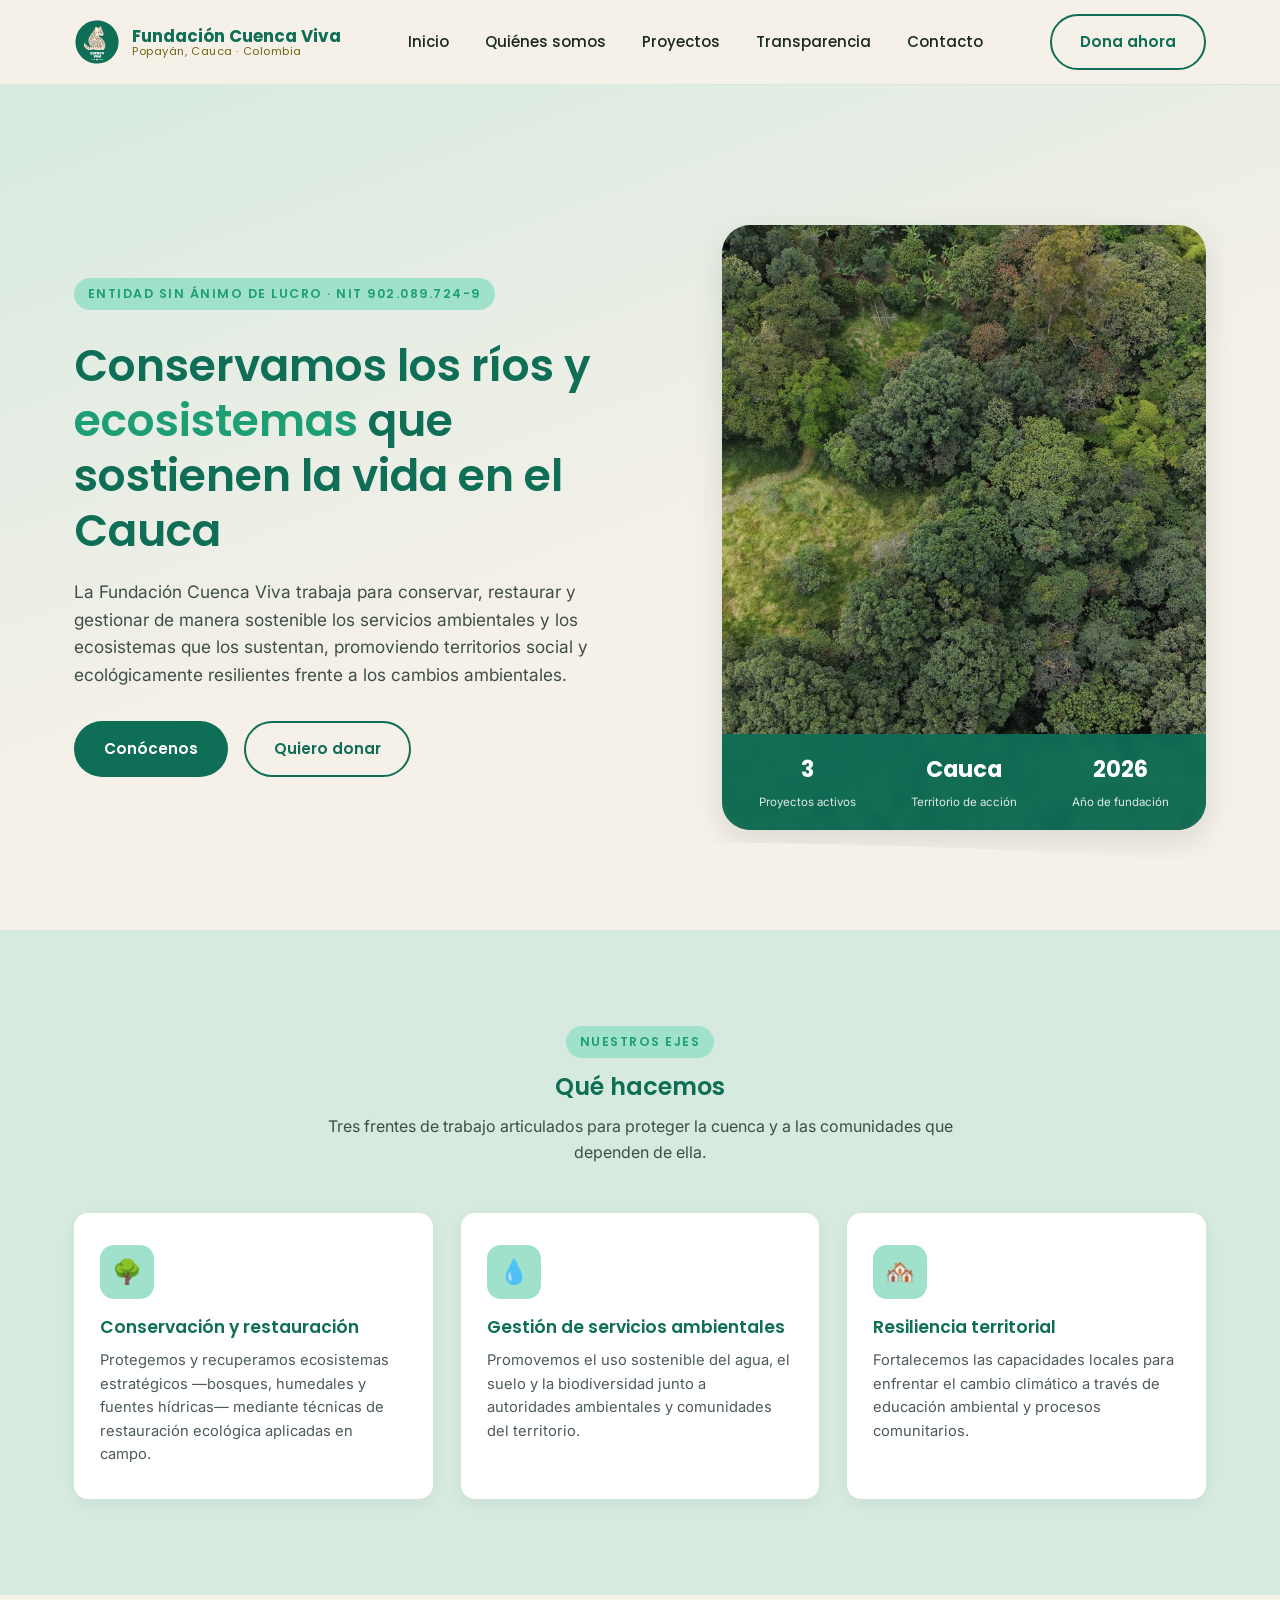
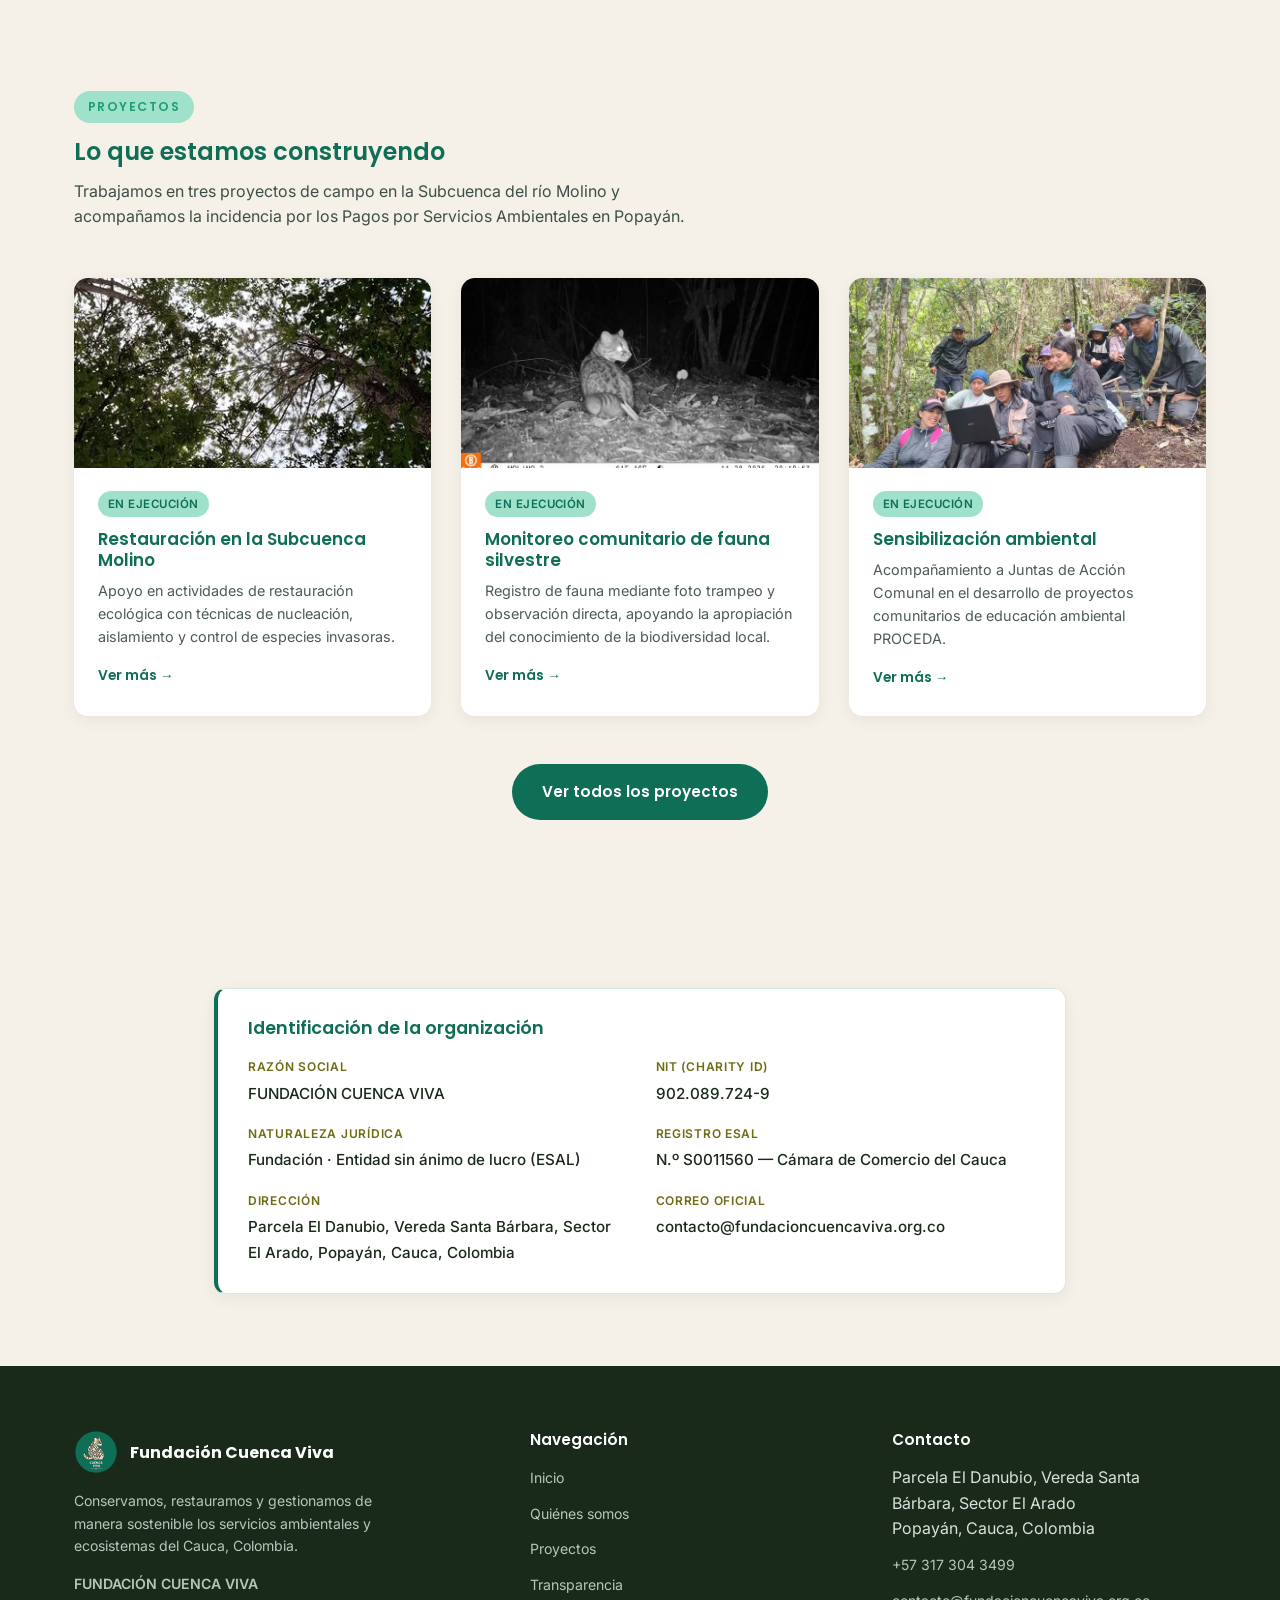
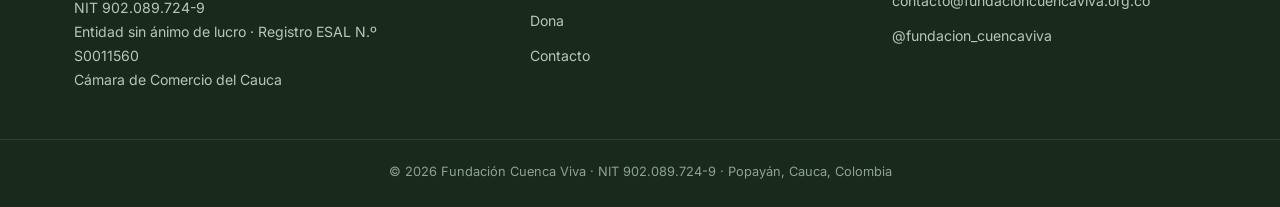
==== commit e9a53883: "Add files via upload" ====
--- a/index.html
+++ b/index.html
@@ -128,7 +128,7 @@
     <div class="section-head">
       <span class="eyebrow">Proyectos</span>
       <h2>Lo que estamos construyendo</h2>
-      <p>Trabajamos actualmente en tres proyectos en la Subcuenca del río Molino, en Popayán, Cauca.</p>
+      <p>Trabajamos en tres proyectos de campo en la Subcuenca del río Molino y acompañamos la incidencia por los Pagos por Servicios Ambientales en Popayán.</p>
     </div>
 
     <div class="proyectos-grid">
--- a/css/style.css
+++ b/css/style.css
@@ -554,3 +554,134 @@
   .footer .container { grid-template-columns: 1fr; gap: 32px; }
   .donar-item { flex-direction: column; align-items: flex-start; }
 }
+
+/* ===========================
+   Páginas internas
+   =========================== */
+
+.page-header {
+  background: linear-gradient(140deg, var(--verde-oscuro) 0%, #0c5443 100%);
+  padding: 130px 0 70px;
+  color: #fff;
+}
+
+.page-header h1 {
+  color: #fff;
+  font-size: 2.3rem;
+  margin-bottom: 14px;
+}
+
+.page-header p {
+  color: rgba(255,255,255,0.85);
+  max-width: 660px;
+  font-size: 1.02rem;
+}
+
+.page-header .eyebrow {
+  background: rgba(255,255,255,0.15);
+  color: var(--verde-claro);
+}
+
+.migas {
+  font-size: 0.82rem;
+  color: rgba(255,255,255,0.6);
+  margin-bottom: 18px;
+}
+
+.migas a { color: rgba(255,255,255,0.8); }
+.migas a:hover { color: #fff; }
+
+/* Bloque de identidad legal */
+.legal-box {
+  background: #fff;
+  border: 1px solid var(--menta-palido);
+  border-left: 4px solid var(--verde-oscuro);
+  border-radius: 12px;
+  padding: 28px 30px;
+  box-shadow: 0 4px 16px rgba(15,46,40,0.06);
+}
+
+.legal-box h3 { font-size: 1.1rem; margin-bottom: 18px; }
+
+.legal-grid {
+  display: grid;
+  grid-template-columns: repeat(2, 1fr);
+  gap: 18px 28px;
+}
+
+.legal-dato span {
+  display: block;
+  font-size: 0.75rem;
+  letter-spacing: 0.06em;
+  text-transform: uppercase;
+  color: var(--oliva);
+  font-weight: 600;
+  margin-bottom: 4px;
+}
+
+.legal-dato strong {
+  font-family: var(--fuente-texto);
+  font-weight: 500;
+  font-size: 0.95rem;
+  color: var(--negro-verde);
+}
+
+/* Proyecto en detalle */
+.proyecto-detalle {
+  display: grid;
+  grid-template-columns: 1fr 1fr;
+  gap: 48px;
+  align-items: center;
+  margin-bottom: 72px;
+}
+
+.proyecto-detalle:nth-child(even) .proyecto-detalle-img { order: 2; }
+
+.proyecto-detalle-img {
+  border-radius: var(--radio);
+  overflow: hidden;
+  box-shadow: var(--sombra);
+  aspect-ratio: 4 / 3;
+}
+
+.proyecto-detalle-img img { width: 100%; height: 100%; object-fit: cover; }
+
+.proyecto-detalle h2 { font-size: 1.5rem; margin: 12px 0 14px; }
+
+.proyecto-detalle p { color: #4c5c54; margin-bottom: 14px; }
+
+.dato-lista { list-style: none; margin: 18px 0; }
+
+.dato-lista li {
+  padding: 8px 0 8px 26px;
+  position: relative;
+  font-size: 0.93rem;
+  color: #4c5c54;
+  border-bottom: 1px solid var(--menta-palido);
+}
+
+.dato-lista li::before {
+  content: "→";
+  position: absolute;
+  left: 0;
+  color: var(--verde);
+  font-weight: 600;
+}
+
+/* Footer legal */
+.footer-legal {
+  font-size: 0.82rem;
+  color: #8ea297;
+  line-height: 1.7;
+  margin-top: 14px;
+}
+
+.footer-legal strong { color: #b7c6bd; font-weight: 600; }
+
+@media (max-width: 960px) {
+  .proyecto-detalle { grid-template-columns: 1fr; gap: 28px; }
+  .proyecto-detalle:nth-child(even) .proyecto-detalle-img { order: 0; }
+  .legal-grid { grid-template-columns: 1fr; }
+  .page-header { padding: 110px 0 56px; }
+  .page-header h1 { font-size: 1.8rem; }
+}
